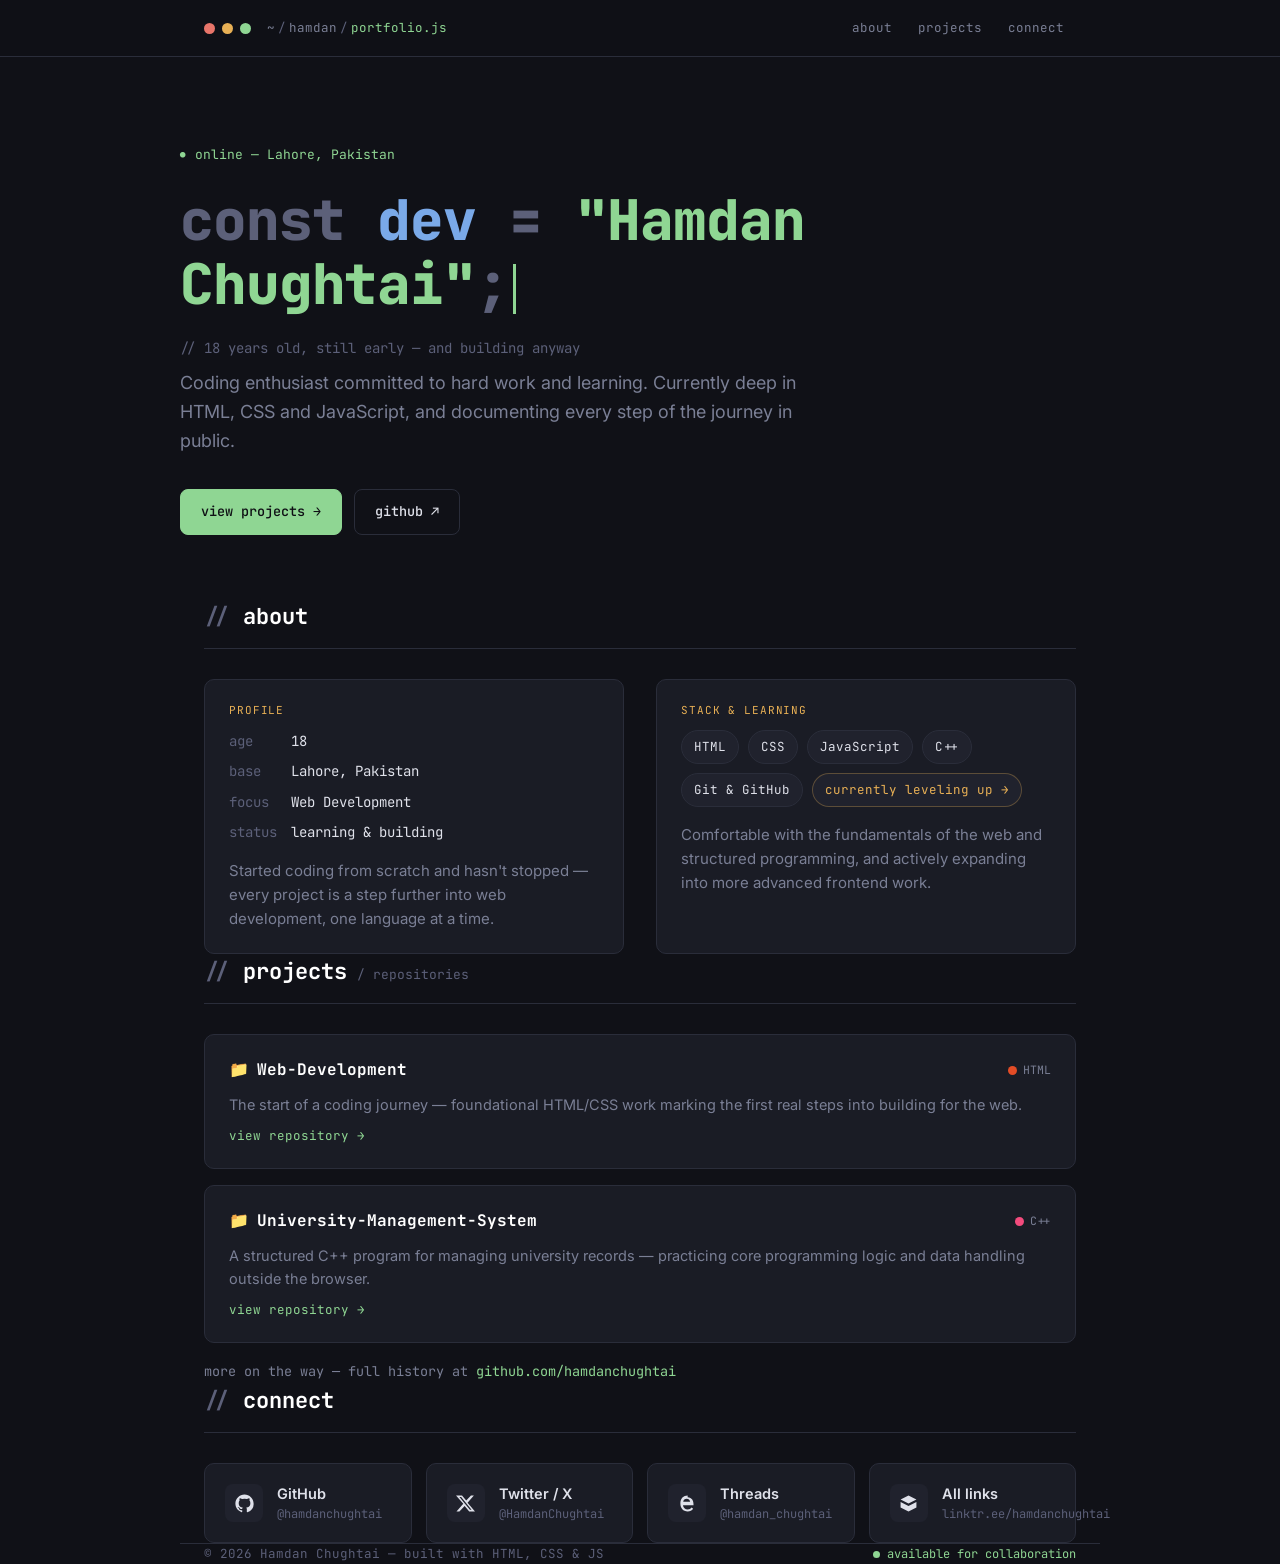
==== index.html @ 741c4f8e "Add files via upload" ====
<!DOCTYPE html>
<html lang="en">
<head>
<meta charset="UTF-8">
<meta name="viewport" content="width=device-width, initial-scale=1.0">
<title>Hamdan Chughtai — Developer</title>
<meta name="description" content="Hamdan Chughtai — 18, Lahore, Pakistan. Coding enthusiast learning web development, building projects, and documenting the journey.">
<link rel="icon" href="data:image/svg+xml,<svg xmlns=%22http://www.w3.org/2000/svg%22 viewBox=%220 0 100 100%22><rect width=%22100%22 height=%22100%22 rx=%2220%22 fill=%22%2314151a%22/><text x=%2250%22 y=%2266%22 font-size=%2255%22 fill=%22%238fd693%22 font-family=%22monospace%22 text-anchor=%22middle%22>&lt;/&gt;</text></svg>">
<link rel="preconnect" href="https://fonts.googleapis.com">
<link rel="preconnect" href="https://fonts.gstatic.com" crossorigin>
<link href="https://fonts.googleapis.com/css2?family=JetBrains+Mono:wght@400;500;600;700;800&family=Inter:wght@400;500;600;700&display=swap" rel="stylesheet">
<style>
  :root{
    --bg:#101117;
    --bg-alt:#14151c;
    --surface:#1a1c25;
    --surface-2:#20222d;
    --border:#2a2d3a;
    --text:#dfe1ea;
    --muted:#7a7f95;
    --comment:#5c6079;
    --accent-green:#8fd693;
    --accent-amber:#e8b055;
    --accent-blue:#7aa9e8;
    --accent-pink:#e88fc0;
    --mono: 'JetBrains Mono', ui-monospace, monospace;
    --sans: 'Inter', system-ui, sans-serif;
  }
  *{box-sizing:border-box; margin:0; padding:0;}
  html{scroll-behavior:smooth;}
  body{
    background:var(--bg);
    color:var(--text);
    font-family:var(--sans);
    line-height:1.6;
    -webkit-font-smoothing:antialiased;
  }
  ::selection{background:var(--accent-green); color:#101117;}

  a{color:inherit; text-decoration:none;}

  /* focus visibility */
  a:focus-visible, button:focus-visible{
    outline:2px solid var(--accent-green);
    outline-offset:3px;
    border-radius:4px;
  }

  .container{
    max-width:920px;
    margin:0 auto;
    padding:0 24px;
  }

  /* ---------- Top chrome bar (mimics editor window) ---------- */
  .titlebar{
    position:sticky;
    top:0;
    z-index:50;
    background:rgba(16,17,23,0.9);
    backdrop-filter:blur(10px);
    border-bottom:1px solid var(--border);
  }
  .titlebar-inner{
    max-width:920px;
    margin:0 auto;
    padding:12px 24px;
    display:flex;
    align-items:center;
    gap:16px;
  }
  .dots{display:flex; gap:7px; flex-shrink:0;}
  .dot{width:11px; height:11px; border-radius:50%;}
  .dot.r{background:#e8756a;}
  .dot.y{background:var(--accent-amber);}
  .dot.g{background:var(--accent-green);}
  .path{
    font-family:var(--mono);
    font-size:12.5px;
    color:var(--muted);
    white-space:nowrap;
    overflow:hidden;
    text-overflow:ellipsis;
  }
  .path .sep{color:var(--comment); margin:0 3px;}
  .path .file{color:var(--accent-green);}
  nav.tabs{
    margin-left:auto;
    display:flex;
    gap:2px;
  }
  nav.tabs a{
    font-family:var(--mono);
    font-size:12.5px;
    color:var(--muted);
    padding:6px 12px;
    border-radius:6px;
    transition:all .15s ease;
  }
  nav.tabs a:hover{color:var(--text); background:var(--surface);}
  @media (max-width:640px){
    nav.tabs{display:none;}
  }

  /* ---------- Hero ---------- */
  .hero{
    padding:88px 0 64px;
  }
  .eyebrow{
    font-family:var(--mono);
    font-size:13px;
    color:var(--accent-green);
    display:flex;
    align-items:center;
    gap:10px;
    margin-bottom:22px;
  }
  .eyebrow::before{
    content:'●';
    font-size:9px;
    color:var(--accent-green);
    animation:pulse 2s ease-in-out infinite;
  }
  @keyframes pulse{
    0%,100%{opacity:1;}
    50%{opacity:.35;}
  }
  h1{
    font-family:var(--mono);
    font-weight:800;
    font-size:clamp(34px, 6vw, 56px);
    line-height:1.15;
    letter-spacing:-0.02em;
    color:#fff;
  }
  h1 .fn{color:var(--accent-blue);}
  h1 .str{color:var(--accent-green);}
  h1 .punc{color:var(--comment);}
  .cursor-blink{
    display:inline-block;
    width:3px;
    height:0.9em;
    background:var(--accent-green);
    margin-left:4px;
    animation:blink 1s step-start infinite;
    vertical-align:middle;
  }
  @keyframes blink{50%{opacity:0;}}

  .tagline{
    margin-top:20px;
    font-size:18px;
    color:var(--muted);
    max-width:56ch;
  }
  .tagline .comment{
    display:block;
    font-family:var(--mono);
    font-size:14px;
    color:var(--comment);
    margin-bottom:10px;
  }

  .hero-actions{
    margin-top:34px;
    display:flex;
    gap:12px;
    flex-wrap:wrap;
  }
  .btn{
    font-family:var(--mono);
    font-size:13.5px;
    font-weight:500;
    padding:11px 20px;
    border-radius:8px;
    border:1px solid var(--border);
    display:inline-flex;
    align-items:center;
    gap:8px;
    transition:transform .15s ease, border-color .15s ease, background .15s ease;
  }
  .btn:hover{transform:translateY(-2px);}
  .btn.primary{
    background:var(--accent-green);
    color:#0e0f14;
    border-color:var(--accent-green);
  }
  .btn.primary:hover{background:#a3e0a6;}
  .btn.ghost{color:var(--text);}
  .btn.ghost:hover{border-color:var(--accent-green); color:var(--accent-green);}

  /* ---------- Section scaffolding ---------- */
  section{padding:60px 0;}
  .section-head{
    display:flex;
    align-items:baseline;
    gap:10px;
    margin-bottom:30px;
    border-bottom:1px solid var(--border);
    padding-bottom:14px;
  }
  .section-head .tag{
    font-family:var(--mono);
    font-size:13px;
    color:var(--comment);
  }
  .section-head h2{
    font-family:var(--mono);
    font-size:22px;
    font-weight:700;
    color:#fff;
  }
  .section-head h2::before{
    content:'// ';
    color:var(--comment);
  }

  /* ---------- About ---------- */
  .about-grid{
    display:grid;
    grid-template-columns:1fr 1fr;
    gap:32px;
  }
  @media (max-width:700px){
    .about-grid{grid-template-columns:1fr;}
  }
  .about-card{
    background:var(--surface);
    border:1px solid var(--border);
    border-radius:10px;
    padding:22px 24px;
  }
  .about-card .label{
    font-family:var(--mono);
    font-size:11px;
    letter-spacing:.08em;
    text-transform:uppercase;
    color:var(--accent-amber);
    margin-bottom:10px;
  }
  .about-card p{color:var(--muted); font-size:15px;}
  .kv{
    font-family:var(--mono);
    font-size:14px;
    display:grid;
    grid-template-columns:auto 1fr;
    gap:8px 14px;
  }
  .kv dt{color:var(--comment);}
  .kv dd{color:var(--text);}

  .skills-list{
    display:flex;
    flex-wrap:wrap;
    gap:9px;
    margin-top:6px;
  }
  .skill-pill{
    font-family:var(--mono);
    font-size:12.5px;
    padding:6px 12px;
    border-radius:20px;
    background:var(--surface-2);
    border:1px solid var(--border);
    color:var(--text);
  }
  .skill-pill.learning{
    color:var(--accent-amber);
    border-color:rgba(232,176,85,.3);
  }

  /* ---------- Projects ---------- */
  .projects{
    display:flex;
    flex-direction:column;
    gap:16px;
  }
  .project{
    background:var(--surface);
    border:1px solid var(--border);
    border-radius:10px;
    padding:22px 24px;
    display:flex;
    flex-direction:column;
    gap:10px;
    transition:border-color .15s ease, transform .15s ease;
  }
  .project:hover{
    border-color:var(--accent-green);
    transform:translateX(4px);
  }
  .project-top{
    display:flex;
    align-items:center;
    justify-content:space-between;
    gap:12px;
    flex-wrap:wrap;
  }
  .project-name{
    font-family:var(--mono);
    font-size:16px;
    font-weight:700;
    color:#fff;
    display:flex;
    align-items:center;
    gap:8px;
  }
  .project-name .dir{color:var(--accent-blue);}
  .project-lang{
    font-family:var(--mono);
    font-size:11.5px;
    color:var(--muted);
    display:flex;
    align-items:center;
    gap:6px;
  }
  .lang-dot{width:9px; height:9px; border-radius:50%;}
  .project-desc{color:var(--muted); font-size:14.5px;}
  .project-link{
    font-family:var(--mono);
    font-size:12.5px;
    color:var(--accent-green);
    align-self:flex-start;
  }
  .project-link:hover{text-decoration:underline;}

  .more-repos{
    margin-top:18px;
    font-family:var(--mono);
    font-size:13.5px;
    color:var(--muted);
  }
  .more-repos a{color:var(--accent-green);}
  .more-repos a:hover{text-decoration:underline;}

  /* ---------- Connect ---------- */
  .connect-grid{
    display:grid;
    grid-template-columns:repeat(auto-fit, minmax(200px, 1fr));
    gap:14px;
  }
  .connect-card{
    background:var(--surface);
    border:1px solid var(--border);
    border-radius:10px;
    padding:18px 20px;
    display:flex;
    align-items:center;
    gap:14px;
    transition:border-color .15s ease, transform .15s ease;
  }
  .connect-card:hover{
    border-color:var(--accent-green);
    transform:translateY(-3px);
  }
  .connect-icon{
    width:38px;
    height:38px;
    border-radius:8px;
    background:var(--surface-2);
    display:flex;
    align-items:center;
    justify-content:center;
    flex-shrink:0;
  }
  .connect-icon svg{width:19px; height:19px;}
  .connect-meta .name{font-size:14.5px; font-weight:600; color:var(--text);}
  .connect-meta .handle{font-family:var(--mono); font-size:12px; color:var(--comment);}

  /* ---------- Footer ---------- */
  footer{
    border-top:1px solid var(--border);
    padding:32px 0 40px;
    margin-top:20px;
  }
  .footer-inner{
    display:flex;
    justify-content:space-between;
    align-items:center;
    flex-wrap:wrap;
    gap:12px;
  }
  .footer-inner p{
    font-family:var(--mono);
    font-size:12.5px;
    color:var(--comment);
  }
  .status{
    font-family:var(--mono);
    font-size:12px;
    color:var(--accent-green);
    display:flex;
    align-items:center;
    gap:7px;
  }
  .status .dot-live{
    width:7px; height:7px; border-radius:50%;
    background:var(--accent-green);
    animation:pulse 2s ease-in-out infinite;
  }

  @media (prefers-reduced-motion: reduce){
    *{animation-duration:0.01ms !important; animation-iteration-count:1 !important; transition-duration:0.01ms !important;}
    html{scroll-behavior:auto;}
  }
</style>
</head>
<body>

<div class="titlebar">
  <div class="titlebar-inner">
    <div class="dots"><span class="dot r"></span><span class="dot y"></span><span class="dot g"></span></div>
    <div class="path">~<span class="sep">/</span>hamdan<span class="sep">/</span><span class="file">portfolio.js</span></div>
    <nav class="tabs">
      <a href="#about">about</a>
      <a href="#projects">projects</a>
      <a href="#connect">connect</a>
    </nav>
  </div>
</div>

<header class="hero container">
  <p class="eyebrow">online — Lahore, Pakistan</p>
  <h1>
    <span class="punc">const</span> <span class="fn">dev</span> <span class="punc">=</span> <span class="str">"Hamdan Chughtai"</span><span class="punc">;</span><span class="cursor-blink"></span>
  </h1>
  <p class="tagline">
    <span class="comment">// 18 years old, still early — and building anyway</span>
    Coding enthusiast committed to hard work and learning. Currently deep in HTML, CSS and JavaScript, and documenting every step of the journey in public.
  </p>
  <div class="hero-actions">
    <a class="btn primary" href="#projects">view projects →</a>
    <a class="btn ghost" href="https://github.com/hamdanchughtai" target="_blank" rel="noopener">github ↗</a>
  </div>
</header>

<section id="about" class="container">
  <div class="section-head">
    <h2>about</h2>
  </div>
  <div class="about-grid">
    <div class="about-card">
      <div class="label">profile</div>
      <dl class="kv">
        <dt>age</dt><dd>18</dd>
        <dt>base</dt><dd>Lahore, Pakistan</dd>
        <dt>focus</dt><dd>Web Development</dd>
        <dt>status</dt><dd>learning &amp; building</dd>
      </dl>
      <p style="margin-top:16px;">Started coding from scratch and hasn't stopped — every project is a step further into web development, one language at a time.</p>
    </div>
    <div class="about-card">
      <div class="label">stack &amp; learning</div>
      <div class="skills-list">
        <span class="skill-pill">HTML</span>
        <span class="skill-pill">CSS</span>
        <span class="skill-pill">JavaScript</span>
        <span class="skill-pill">C++</span>
        <span class="skill-pill">Git &amp; GitHub</span>
        <span class="skill-pill learning">currently leveling up →</span>
      </div>
      <p style="margin-top:16px;">Comfortable with the fundamentals of the web and structured programming, and actively expanding into more advanced frontend work.</p>
    </div>
  </div>
</section>

<section id="projects" class="container">
  <div class="section-head">
    <h2>projects</h2>
    <span class="tag">/ repositories</span>
  </div>
  <div class="projects">

    <div class="project">
      <div class="project-top">
        <div class="project-name"><span class="dir">📁</span> Web-Development</div>
        <div class="project-lang"><span class="lang-dot" style="background:#e34c26;"></span>HTML</div>
      </div>
      <p class="project-desc">The start of a coding journey — foundational HTML/CSS work marking the first real steps into building for the web.</p>
      <a class="project-link" href="https://github.com/hamdanchughtai/Web-Development" target="_blank" rel="noopener">view repository →</a>
    </div>

    <div class="project">
      <div class="project-top">
        <div class="project-name"><span class="dir">📁</span> University-Management-System</div>
        <div class="project-lang"><span class="lang-dot" style="background:#f34b7d;"></span>C++</div>
      </div>
      <p class="project-desc">A structured C++ program for managing university records — practicing core programming logic and data handling outside the browser.</p>
      <a class="project-link" href="https://github.com/hamdanchughtai/University-Management-System" target="_blank" rel="noopener">view repository →</a>
    </div>

  </div>
  <p class="more-repos">more on the way — full history at <a href="https://github.com/hamdanchughtai?tab=repositories" target="_blank" rel="noopener">github.com/hamdanchughtai</a></p>
</section>

<section id="connect" class="container">
  <div class="section-head">
    <h2>connect</h2>
  </div>
  <div class="connect-grid">

    <a class="connect-card" href="https://github.com/hamdanchughtai" target="_blank" rel="noopener">
      <span class="connect-icon"><svg viewBox="0 0 24 24" fill="#dfe1ea"><path d="M12 .5C5.73.5.5 5.73.5 12c0 5.09 3.29 9.39 7.86 10.91.57.1.79-.25.79-.55 0-.27-.01-1-.02-1.96-3.2.7-3.88-1.54-3.88-1.54-.52-1.34-1.28-1.7-1.28-1.7-1.05-.72.08-.7.08-.7 1.16.08 1.77 1.2 1.77 1.2 1.03 1.77 2.7 1.26 3.36.96.1-.75.4-1.26.73-1.55-2.55-.29-5.23-1.28-5.23-5.69 0-1.26.45-2.29 1.19-3.09-.12-.29-.52-1.46.11-3.05 0 0 .97-.31 3.18 1.18a11 11 0 0 1 5.79 0c2.2-1.49 3.17-1.18 3.17-1.18.64 1.59.24 2.76.12 3.05.74.8 1.19 1.83 1.19 3.09 0 4.42-2.69 5.4-5.25 5.68.42.36.78 1.08.78 2.17 0 1.57-.01 2.83-.01 3.22 0 .3.21.66.79.55A10.52 10.52 0 0 0 23.5 12C23.5 5.73 18.27.5 12 .5Z"/></svg></span>
      <span class="connect-meta"><div class="name">GitHub</div><div class="handle">@hamdanchughtai</div></span>
    </a>

    <a class="connect-card" href="https://twitter.com/HamdanChughtai" target="_blank" rel="noopener">
      <span class="connect-icon"><svg viewBox="0 0 24 24" fill="#dfe1ea"><path d="M18.9 1.9h3.7l-8 9.2 9.5 11h-7.4l-5.8-6.9-6.6 6.9H.6l8.6-9.8L0 1.9h7.6l5.3 6.4Zm-1.3 18h2L6.5 3.9H4.3Z"/></svg></span>
      <span class="connect-meta"><div class="name">Twitter / X</div><div class="handle">@HamdanChughtai</div></span>
    </a>

    <a class="connect-card" href="https://www.threads.net/@hamdan_chughtai" target="_blank" rel="noopener">
      <span class="connect-icon"><svg viewBox="0 0 24 24" fill="#dfe1ea"><path d="M12.2 2C6.9 2 3 5.6 3 12.1c0 6.1 3.6 9.9 9.2 9.9 3.1 0 5.3-1.1 6.9-3.4l-2-1.4c-1.1 1.6-2.6 2.3-4.8 2.3-3.4 0-5.6-2.1-6-5.4h13.3c.3-5.6-2.1-9.6-7.4-9.9Zm-5.7 8.1c.4-2.6 2.1-4 4.5-4 2.3 0 3.9 1.3 4.3 3.6H6.7c.02-.1.03-.2.05-.3Z"/></svg></span>
      <span class="connect-meta"><div class="name">Threads</div><div class="handle">@hamdan_chughtai</div></span>
    </a>

    <a class="connect-card" href="https://linktr.ee/hamdanchughtai" target="_blank" rel="noopener">
      <span class="connect-icon"><svg viewBox="0 0 24 24" fill="#dfe1ea"><path d="M12 2 2 7l10 5 10-5Zm-10 8v7l10 5V15Zm20 0-10 5v7l10-5Z"/></svg></span>
      <span class="connect-meta"><div class="name">All links</div><div class="handle">linktr.ee/hamdanchughtai</div></span>
    </a>

  </div>
</section>

<footer class="container">
  <div class="footer-inner">
    <p>© <span id="year"></span> Hamdan Chughtai — built with HTML, CSS &amp; JS</p>
    <div class="status"><span class="dot-live"></span> available for collaboration</div>
  </div>
</footer>

<script>
  document.getElementById('year').textContent = new Date().getFullYear();
</script>

</body>
</html>
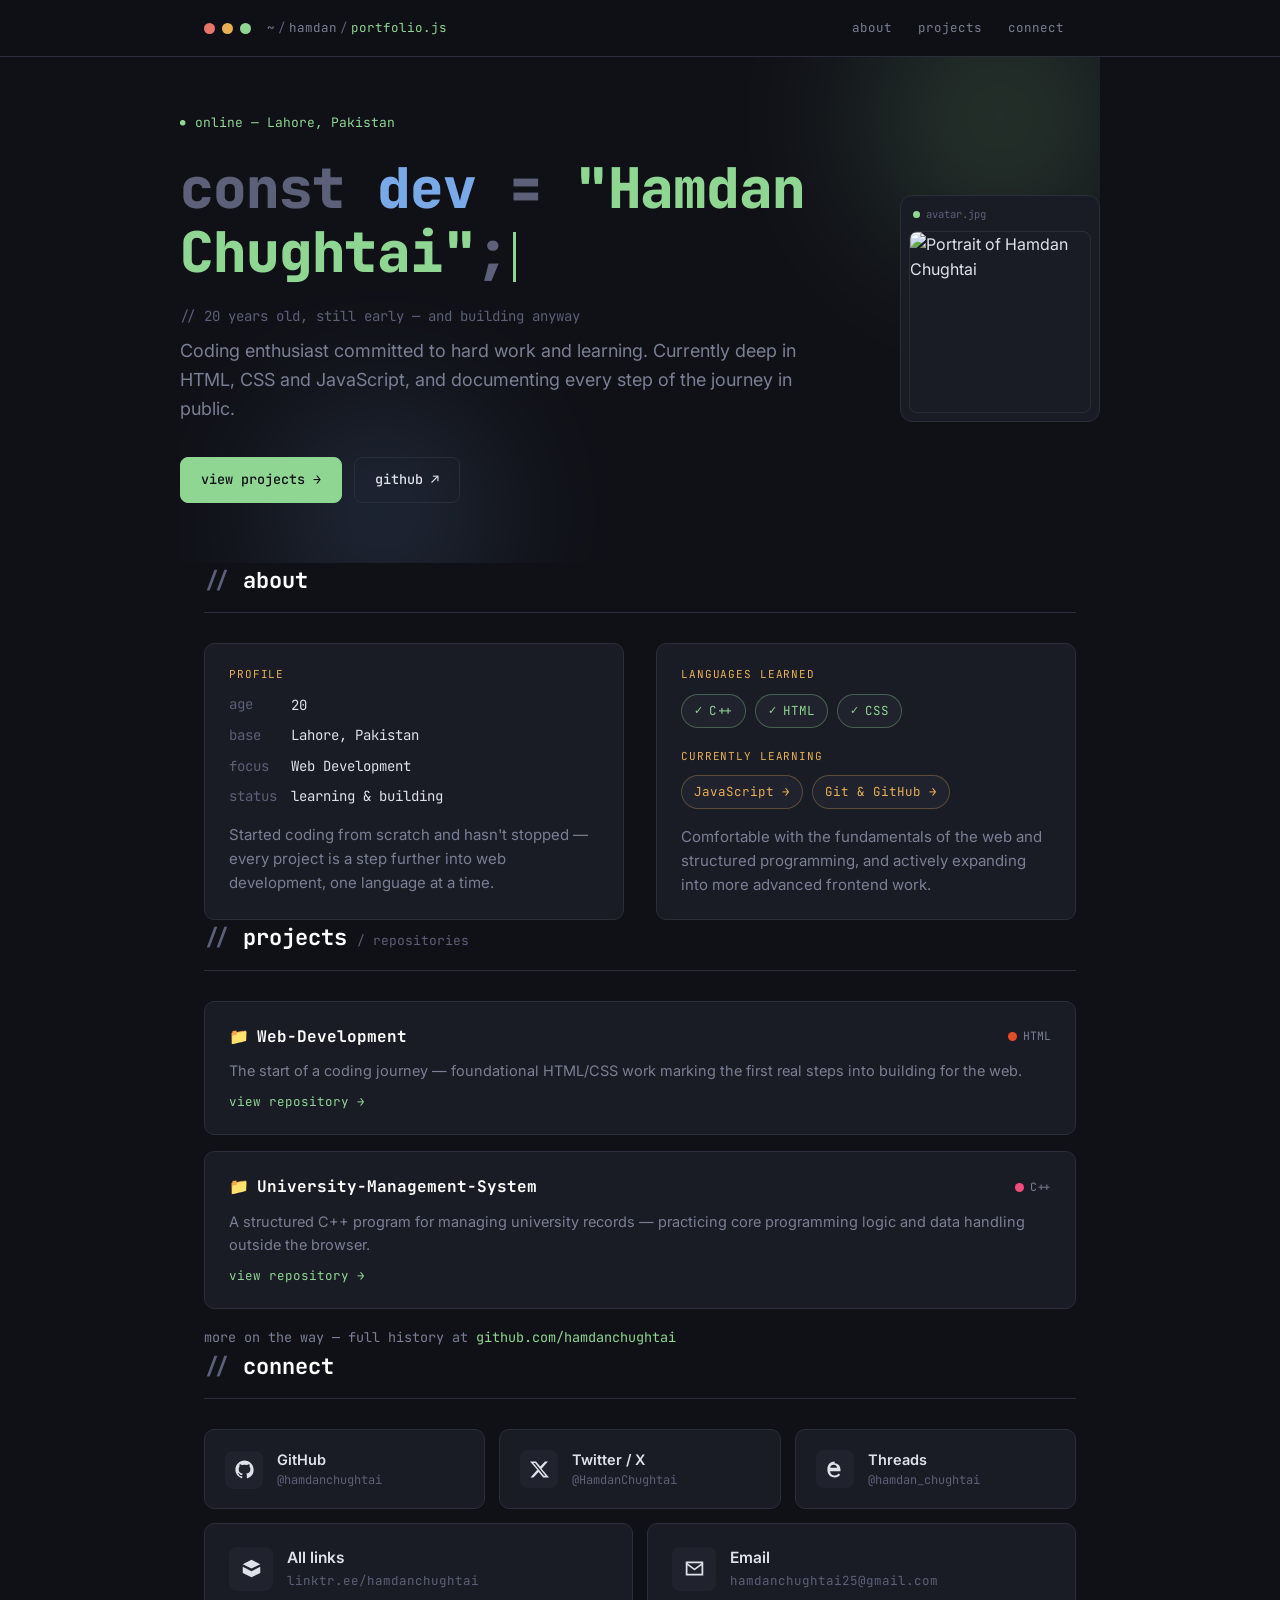
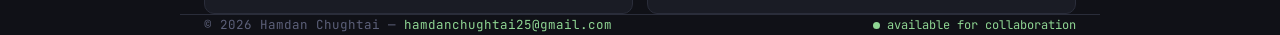
==== commit cb7f8158: "Add files via upload" ====
--- a/index.html
+++ b/index.html
@@ -4,7 +4,7 @@
 <meta charset="UTF-8">
 <meta name="viewport" content="width=device-width, initial-scale=1.0">
 <title>Hamdan Chughtai — Developer</title>
-<meta name="description" content="Hamdan Chughtai — 18, Lahore, Pakistan. Coding enthusiast learning web development, building projects, and documenting the journey.">
+<meta name="description" content="Hamdan Chughtai — 20, Lahore, Pakistan. Coding enthusiast learning web development, building projects, and documenting the journey.">
 <link rel="icon" href="data:image/svg+xml,<svg xmlns=%22http://www.w3.org/2000/svg%22 viewBox=%220 0 100 100%22><rect width=%22100%22 height=%22100%22 rx=%2220%22 fill=%22%2314151a%22/><text x=%2250%22 y=%2266%22 font-size=%2255%22 fill=%22%238fd693%22 font-family=%22monospace%22 text-anchor=%22middle%22>&lt;/&gt;</text></svg>">
 <link rel="preconnect" href="https://fonts.googleapis.com">
 <link rel="preconnect" href="https://fonts.gstatic.com" crossorigin>
@@ -104,8 +104,69 @@
 
   /* ---------- Hero ---------- */
   .hero{
-    padding:88px 0 64px;
-  }
+    padding:56px 0 60px;
+    position:relative;
+    overflow:hidden;
+  }
+  @media (max-width:640px){
+    .hero{padding:40px 0 48px;}
+  }
+  .hero-inner{
+    display:flex;
+    align-items:center;
+    gap:48px;
+    justify-content:space-between;
+  }
+  .hero-text{flex:1; min-width:0;}
+  .hero-photo{
+    flex-shrink:0;
+    width:200px;
+  }
+  .photo-frame{
+    background:var(--surface);
+    border:1px solid var(--border);
+    border-radius:12px;
+    padding:8px;
+    animation:photoIn .7s ease .2s both;
+  }
+  @keyframes photoIn{
+    from{opacity:0; transform:translateY(-10px) scale(.96);}
+    to{opacity:1; transform:translateY(0) scale(1);}
+  }
+  .photo-tab{
+    font-family:var(--mono);
+    font-size:10.5px;
+    color:var(--comment);
+    padding:2px 4px 8px;
+    display:flex;
+    align-items:center;
+    gap:6px;
+  }
+  .photo-tab::before{
+    content:'';
+    width:7px; height:7px;
+    border-radius:50%;
+    background:var(--accent-green);
+  }
+  .photo-frame img{
+    display:block;
+    width:100%;
+    aspect-ratio:1/1;
+    object-fit:cover;
+    border-radius:8px;
+    border:1px solid var(--border);
+    filter:grayscale(15%);
+    transition:filter .3s ease, transform .3s ease;
+  }
+  .photo-frame:hover img{
+    filter:grayscale(0%);
+    transform:scale(1.02);
+  }
+  @media (max-width:700px){
+    .hero-inner{flex-direction:column-reverse; gap:28px; text-align:left;}
+    .hero-photo{width:140px; align-self:flex-start;}
+  }
+
   .eyebrow{
     font-family:var(--mono);
     font-size:13px;
@@ -268,6 +329,34 @@
     color:var(--accent-amber);
     border-color:rgba(232,176,85,.3);
   }
+  .skill-pill.learned{
+    color:var(--accent-green);
+    border-color:rgba(143,214,147,.35);
+    display:inline-flex;
+    align-items:center;
+    gap:6px;
+  }
+  .skill-pill .check{
+    font-size:11px;
+    color:var(--accent-green);
+  }
+  .skill-pill{
+    opacity:0;
+    transform:translateY(8px) scale(.96);
+    animation:pillIn .5s ease forwards;
+  }
+  @keyframes pillIn{
+    to{opacity:1; transform:translateY(0) scale(1);}
+  }
+  .skill-pill:hover{
+    transform:translateY(-2px) scale(1.04) !important;
+    box-shadow:0 6px 16px rgba(0,0,0,.25);
+  }
+  .skills-list .skill-pill:nth-child(1){animation-delay:.05s;}
+  .skills-list .skill-pill:nth-child(2){animation-delay:.15s;}
+  .skills-list .skill-pill:nth-child(3){animation-delay:.25s;}
+  .skills-list .skill-pill:nth-child(4){animation-delay:.35s;}
+  .skills-list .skill-pill:nth-child(5){animation-delay:.45s;}
 
   /* ---------- Projects ---------- */
   .projects{
@@ -364,8 +453,34 @@
     flex-shrink:0;
   }
   .connect-icon svg{width:19px; height:19px;}
+  .connect-meta{min-width:0; flex:1;}
   .connect-meta .name{font-size:14.5px; font-weight:600; color:var(--text);}
-  .connect-meta .handle{font-family:var(--mono); font-size:12px; color:var(--comment);}
+  .connect-meta .handle{
+    font-family:var(--mono);
+    font-size:12px;
+    color:var(--comment);
+    overflow-wrap:break-word;
+    word-break:break-word;
+  }
+
+  .connect-wide{
+    display:grid;
+    grid-template-columns:1fr 1fr;
+    gap:14px;
+    margin-top:14px;
+  }
+  @media (max-width:560px){
+    .connect-wide{grid-template-columns:1fr;}
+  }
+  .connect-card.wide{
+    padding:22px 24px;
+  }
+  .connect-card.wide .connect-icon{
+    width:44px; height:44px;
+  }
+  .connect-card.wide .connect-icon svg{width:21px; height:21px;}
+  .connect-card.wide .name{font-size:15.5px;}
+  .connect-card.wide .handle{font-size:12.5px;}
 
   /* ---------- Footer ---------- */
   footer{
@@ -399,6 +514,112 @@
     animation:pulse 2s ease-in-out infinite;
   }
 
+  /* ---------- Scroll progress bar ---------- */
+  .progress-bar{
+    position:fixed;
+    top:0; left:0;
+    height:2px;
+    width:0%;
+    background:linear-gradient(90deg, var(--accent-green), var(--accent-blue));
+    z-index:100;
+    transition:width .1s ease-out;
+  }
+
+  /* ---------- Ambient glow blobs ---------- */
+  .hero{position:relative; overflow:hidden;}
+  .blob{
+    position:absolute;
+    border-radius:50%;
+    filter:blur(70px);
+    opacity:.16;
+    pointer-events:none;
+    z-index:0;
+  }
+  .blob.b1{
+    width:280px; height:280px;
+    background:var(--accent-green);
+    top:-80px; right:-40px;
+    animation:float1 9s ease-in-out infinite;
+  }
+  .blob.b2{
+    width:220px; height:220px;
+    background:var(--accent-blue);
+    bottom:-60px; left:10%;
+    animation:float2 11s ease-in-out infinite;
+  }
+  @keyframes float1{
+    0%,100%{transform:translate(0,0);}
+    50%{transform:translate(-25px, 30px);}
+  }
+  @keyframes float2{
+    0%,100%{transform:translate(0,0);}
+    50%{transform:translate(20px, -25px);}
+  }
+  .hero-inner{position:relative; z-index:1;}
+
+  /* ---------- Scroll reveal ---------- */
+  .reveal{
+    opacity:0;
+    transform:translateY(24px);
+    transition:opacity .6s ease, transform .6s ease;
+  }
+  .reveal.visible{
+    opacity:1;
+    transform:translateY(0);
+  }
+  .reveal-stagger.visible .project,
+  .reveal-stagger.visible .connect-card,
+  .reveal-stagger.visible .about-card{
+    animation:fadeUp .55s ease both;
+  }
+  .projects .project:nth-child(1){animation-delay:.05s;}
+  .projects .project:nth-child(2){animation-delay:.15s;}
+  .projects .project:nth-child(3){animation-delay:.25s;}
+  .connect-grid .connect-card:nth-child(1){animation-delay:.05s;}
+  .connect-grid .connect-card:nth-child(2){animation-delay:.13s;}
+  .connect-grid .connect-card:nth-child(3){animation-delay:.21s;}
+  .connect-grid .connect-card:nth-child(4){animation-delay:.29s;}
+  .connect-grid .connect-card:nth-child(5){animation-delay:.37s;}
+  .about-grid .about-card:nth-child(1){animation-delay:.05s;}
+  .about-grid .about-card:nth-child(2){animation-delay:.18s;}
+  @keyframes fadeUp{
+    from{opacity:0; transform:translateY(18px);}
+    to{opacity:1; transform:translateY(0);}
+  }
+  .reveal-stagger .project,
+  .reveal-stagger .connect-card,
+  .reveal-stagger .about-card{
+    opacity:0;
+  }
+  .reveal-stagger.visible .project,
+  .reveal-stagger.visible .connect-card,
+  .reveal-stagger.visible .about-card{
+    opacity:1;
+  }
+
+  /* connect icon hover motion */
+  .connect-card:hover .connect-icon{
+    animation:iconPop .4s ease;
+  }
+  @keyframes iconPop{
+    0%{transform:scale(1) rotate(0);}
+    40%{transform:scale(1.15) rotate(-6deg);}
+    100%{transform:scale(1) rotate(0);}
+  }
+
+  /* project hover glow sweep */
+  .project{position:relative; overflow:hidden;}
+  .project::before{
+    content:'';
+    position:absolute;
+    top:0; left:-60%;
+    width:40%; height:100%;
+    background:linear-gradient(120deg, transparent, rgba(143,214,147,.06), transparent);
+    transform:skewX(-20deg);
+    transition:left .6s ease;
+  }
+  .project:hover::before{ left:120%; }
+
   @media (prefers-reduced-motion: reduce){
     *{animation-duration:0.01ms !important; animation-iteration-count:1 !important; transition-duration:0.01ms !important;}
     html{scroll-behavior:auto;}
@@ -407,6 +628,7 @@
 </head>
 <body>
 
+<div class="progress-bar" id="progressBar"></div>
 <div class="titlebar">
   <div class="titlebar-inner">
     <div class="dots"><span class="dot r"></span><span class="dot y"></span><span class="dot g"></span></div>
@@ -420,29 +642,41 @@
 </div>
 
 <header class="hero container">
-  <p class="eyebrow">online — Lahore, Pakistan</p>
-  <h1>
-    <span class="punc">const</span> <span class="fn">dev</span> <span class="punc">=</span> <span class="str">"Hamdan Chughtai"</span><span class="punc">;</span><span class="cursor-blink"></span>
-  </h1>
-  <p class="tagline">
-    <span class="comment">// 18 years old, still early — and building anyway</span>
-    Coding enthusiast committed to hard work and learning. Currently deep in HTML, CSS and JavaScript, and documenting every step of the journey in public.
-  </p>
-  <div class="hero-actions">
-    <a class="btn primary" href="#projects">view projects →</a>
-    <a class="btn ghost" href="https://github.com/hamdanchughtai" target="_blank" rel="noopener">github ↗</a>
+  <div class="blob b1"></div>
+  <div class="blob b2"></div>
+  <div class="hero-inner">
+    <div class="hero-text">
+      <p class="eyebrow">online — Lahore, Pakistan</p>
+      <h1>
+        <span class="punc">const</span> <span class="fn">dev</span> <span class="punc">=</span> <span class="str">"</span><span class="str" id="typedName"></span><span class="str">"</span><span class="punc">;</span><span class="cursor-blink"></span>
+      </h1>
+      <p class="tagline">
+        <span class="comment">// 20 years old, still early — and building anyway</span>
+        Coding enthusiast committed to hard work and learning. Currently deep in HTML, CSS and JavaScript, and documenting every step of the journey in public.
+      </p>
+      <div class="hero-actions">
+        <a class="btn primary" href="#projects">view projects →</a>
+        <a class="btn ghost" href="https://github.com/hamdanchughtai" target="_blank" rel="noopener">github ↗</a>
+      </div>
+    </div>
+    <div class="hero-photo">
+      <div class="photo-frame">
+        <div class="photo-tab">avatar.jpg</div>
+        <img src="avatar.jpg" alt="Portrait of Hamdan Chughtai">
+      </div>
+    </div>
   </div>
 </header>
 
 <section id="about" class="container">
-  <div class="section-head">
+  <div class="section-head reveal">
     <h2>about</h2>
   </div>
-  <div class="about-grid">
+  <div class="about-grid reveal-stagger reveal">
     <div class="about-card">
       <div class="label">profile</div>
       <dl class="kv">
-        <dt>age</dt><dd>18</dd>
+        <dt>age</dt><dd>20</dd>
         <dt>base</dt><dd>Lahore, Pakistan</dd>
         <dt>focus</dt><dd>Web Development</dd>
         <dt>status</dt><dd>learning &amp; building</dd>
@@ -450,14 +684,16 @@
       <p style="margin-top:16px;">Started coding from scratch and hasn't stopped — every project is a step further into web development, one language at a time.</p>
     </div>
     <div class="about-card">
-      <div class="label">stack &amp; learning</div>
+      <div class="label">languages learned</div>
       <div class="skills-list">
-        <span class="skill-pill">HTML</span>
-        <span class="skill-pill">CSS</span>
-        <span class="skill-pill">JavaScript</span>
-        <span class="skill-pill">C++</span>
-        <span class="skill-pill">Git &amp; GitHub</span>
-        <span class="skill-pill learning">currently leveling up →</span>
+        <span class="skill-pill learned"><span class="check">✓</span>C++</span>
+        <span class="skill-pill learned"><span class="check">✓</span>HTML</span>
+        <span class="skill-pill learned"><span class="check">✓</span>CSS</span>
+      </div>
+      <div class="label" style="margin-top:20px;">currently learning</div>
+      <div class="skills-list">
+        <span class="skill-pill learning">JavaScript →</span>
+        <span class="skill-pill learning">Git &amp; GitHub →</span>
       </div>
       <p style="margin-top:16px;">Comfortable with the fundamentals of the web and structured programming, and actively expanding into more advanced frontend work.</p>
     </div>
@@ -465,11 +701,11 @@
 </section>
 
 <section id="projects" class="container">
-  <div class="section-head">
+  <div class="section-head reveal">
     <h2>projects</h2>
     <span class="tag">/ repositories</span>
   </div>
-  <div class="projects">
+  <div class="projects reveal-stagger reveal">
 
     <div class="project">
       <div class="project-top">
@@ -494,10 +730,10 @@
 </section>
 
 <section id="connect" class="container">
-  <div class="section-head">
+  <div class="section-head reveal">
     <h2>connect</h2>
   </div>
-  <div class="connect-grid">
+  <div class="connect-grid reveal-stagger reveal">
 
     <a class="connect-card" href="https://github.com/hamdanchughtai" target="_blank" rel="noopener">
       <span class="connect-icon"><svg viewBox="0 0 24 24" fill="#dfe1ea"><path d="M12 .5C5.73.5.5 5.73.5 12c0 5.09 3.29 9.39 7.86 10.91.57.1.79-.25.79-.55 0-.27-.01-1-.02-1.96-3.2.7-3.88-1.54-3.88-1.54-.52-1.34-1.28-1.7-1.28-1.7-1.05-.72.08-.7.08-.7 1.16.08 1.77 1.2 1.77 1.2 1.03 1.77 2.7 1.26 3.36.96.1-.75.4-1.26.73-1.55-2.55-.29-5.23-1.28-5.23-5.69 0-1.26.45-2.29 1.19-3.09-.12-.29-.52-1.46.11-3.05 0 0 .97-.31 3.18 1.18a11 11 0 0 1 5.79 0c2.2-1.49 3.17-1.18 3.17-1.18.64 1.59.24 2.76.12 3.05.74.8 1.19 1.83 1.19 3.09 0 4.42-2.69 5.4-5.25 5.68.42.36.78 1.08.78 2.17 0 1.57-.01 2.83-.01 3.22 0 .3.21.66.79.55A10.52 10.52 0 0 0 23.5 12C23.5 5.73 18.27.5 12 .5Z"/></svg></span>
@@ -514,23 +750,77 @@
       <span class="connect-meta"><div class="name">Threads</div><div class="handle">@hamdan_chughtai</div></span>
     </a>
 
-    <a class="connect-card" href="https://linktr.ee/hamdanchughtai" target="_blank" rel="noopener">
+  </div>
+
+  <div class="connect-wide reveal-stagger reveal">
+
+    <a class="connect-card wide" href="https://linktr.ee/hamdanchughtai" target="_blank" rel="noopener">
       <span class="connect-icon"><svg viewBox="0 0 24 24" fill="#dfe1ea"><path d="M12 2 2 7l10 5 10-5Zm-10 8v7l10 5V15Zm20 0-10 5v7l10-5Z"/></svg></span>
       <span class="connect-meta"><div class="name">All links</div><div class="handle">linktr.ee/hamdanchughtai</div></span>
     </a>
 
+    <a class="connect-card wide" href="mailto:hamdanchughtai25@gmail.com">
+      <span class="connect-icon"><svg viewBox="0 0 24 24" fill="#dfe1ea"><path d="M2 4h20v16H2V4Zm2 2v.01L12 12l8-5.99V6H4Zm16 12V8.24l-7.4 5.55a1 1 0 0 1-1.2 0L4 8.24V18h16Z"/></svg></span>
+      <span class="connect-meta"><div class="name">Email</div><div class="handle">hamdanchughtai25@gmail.com</div></span>
+    </a>
+
   </div>
 </section>
 
 <footer class="container">
   <div class="footer-inner">
-    <p>© <span id="year"></span> Hamdan Chughtai — built with HTML, CSS &amp; JS</p>
+    <p>© <span id="year"></span> Hamdan Chughtai — <a href="mailto:hamdanchughtai25@gmail.com" style="color:var(--accent-green);">hamdanchughtai25@gmail.com</a></p>
     <div class="status"><span class="dot-live"></span> available for collaboration</div>
   </div>
 </footer>
 
 <script>
   document.getElementById('year').textContent = new Date().getFullYear();
+
+  var reduceMotion = window.matchMedia('(prefers-reduced-motion: reduce)').matches;
+
+  // Scroll progress bar
+  var progressBar = document.getElementById('progressBar');
+  function updateProgress(){
+    var h = document.documentElement;
+    var scrolled = h.scrollTop;
+    var max = h.scrollHeight - h.clientHeight;
+    progressBar.style.width = (max > 0 ? (scrolled / max) * 100 : 0) + '%';
+  }
+  document.addEventListener('scroll', updateProgress, { passive: true });
+  updateProgress();
+
+  // Typewriter effect for hero name
+  var typedEl = document.getElementById('typedName');
+  var fullName = 'Hamdan Chughtai';
+  if (reduceMotion) {
+    typedEl.textContent = fullName;
+  } else {
+    var i = 0;
+    (function typeChar(){
+      if (i <= fullName.length) {
+        typedEl.textContent = fullName.slice(0, i);
+        i++;
+        setTimeout(typeChar, 65);
+      }
+    })();
+  }
+
+  // Scroll-reveal via IntersectionObserver
+  var revealEls = document.querySelectorAll('.reveal');
+  if ('IntersectionObserver' in window && !reduceMotion) {
+    var io = new IntersectionObserver(function(entries){
+      entries.forEach(function(entry){
+        if (entry.isIntersecting) {
+          entry.target.classList.add('visible');
+          io.unobserve(entry.target);
+        }
+      });
+    }, { threshold: 0.15, rootMargin: '0px 0px -40px 0px' });
+    revealEls.forEach(function(el){ io.observe(el); });
+  } else {
+    revealEls.forEach(function(el){ el.classList.add('visible'); });
+  }
 </script>
 
 </body>
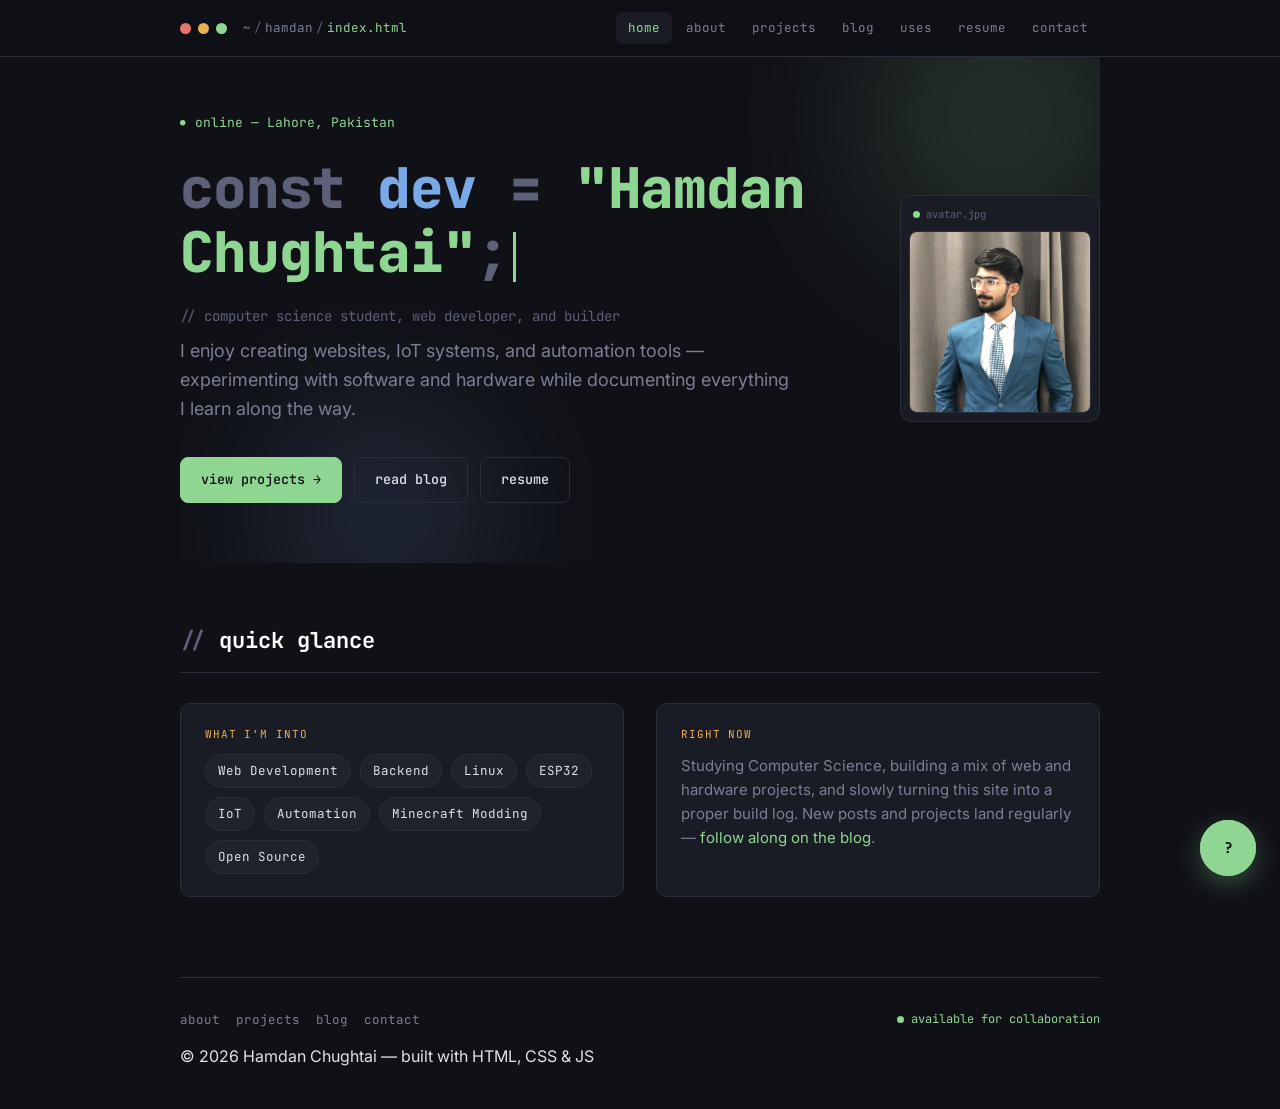
==== commit 6599f1ce: "Add files via upload" ====
--- a/index.html
+++ b/index.html
@@ -4,627 +4,12 @@
 <meta charset="UTF-8">
 <meta name="viewport" content="width=device-width, initial-scale=1.0">
 <title>Hamdan Chughtai — Developer</title>
-<meta name="description" content="Hamdan Chughtai — 20, Lahore, Pakistan. Coding enthusiast learning web development, building projects, and documenting the journey.">
+<meta name="description" content="Hamdan Chughtai — 20, Lahore, Pakistan. Computer Science student, web developer, and builder.">
 <link rel="icon" href="data:image/svg+xml,<svg xmlns=%22http://www.w3.org/2000/svg%22 viewBox=%220 0 100 100%22><rect width=%22100%22 height=%22100%22 rx=%2220%22 fill=%22%2314151a%22/><text x=%2250%22 y=%2266%22 font-size=%2255%22 fill=%22%238fd693%22 font-family=%22monospace%22 text-anchor=%22middle%22>&lt;/&gt;</text></svg>">
 <link rel="preconnect" href="https://fonts.googleapis.com">
 <link rel="preconnect" href="https://fonts.gstatic.com" crossorigin>
 <link href="https://fonts.googleapis.com/css2?family=JetBrains+Mono:wght@400;500;600;700;800&family=Inter:wght@400;500;600;700&display=swap" rel="stylesheet">
-<style>
-  :root{
-    --bg:#101117;
-    --bg-alt:#14151c;
-    --surface:#1a1c25;
-    --surface-2:#20222d;
-    --border:#2a2d3a;
-    --text:#dfe1ea;
-    --muted:#7a7f95;
-    --comment:#5c6079;
-    --accent-green:#8fd693;
-    --accent-amber:#e8b055;
-    --accent-blue:#7aa9e8;
-    --accent-pink:#e88fc0;
-    --mono: 'JetBrains Mono', ui-monospace, monospace;
-    --sans: 'Inter', system-ui, sans-serif;
-  }
-  *{box-sizing:border-box; margin:0; padding:0;}
-  html{scroll-behavior:smooth;}
-  body{
-    background:var(--bg);
-    color:var(--text);
-    font-family:var(--sans);
-    line-height:1.6;
-    -webkit-font-smoothing:antialiased;
-  }
-  ::selection{background:var(--accent-green); color:#101117;}
-
-  a{color:inherit; text-decoration:none;}
-
-  /* focus visibility */
-  a:focus-visible, button:focus-visible{
-    outline:2px solid var(--accent-green);
-    outline-offset:3px;
-    border-radius:4px;
-  }
-
-  .container{
-    max-width:920px;
-    margin:0 auto;
-    padding:0 24px;
-  }
-
-  /* ---------- Top chrome bar (mimics editor window) ---------- */
-  .titlebar{
-    position:sticky;
-    top:0;
-    z-index:50;
-    background:rgba(16,17,23,0.9);
-    backdrop-filter:blur(10px);
-    border-bottom:1px solid var(--border);
-  }
-  .titlebar-inner{
-    max-width:920px;
-    margin:0 auto;
-    padding:12px 24px;
-    display:flex;
-    align-items:center;
-    gap:16px;
-  }
-  .dots{display:flex; gap:7px; flex-shrink:0;}
-  .dot{width:11px; height:11px; border-radius:50%;}
-  .dot.r{background:#e8756a;}
-  .dot.y{background:var(--accent-amber);}
-  .dot.g{background:var(--accent-green);}
-  .path{
-    font-family:var(--mono);
-    font-size:12.5px;
-    color:var(--muted);
-    white-space:nowrap;
-    overflow:hidden;
-    text-overflow:ellipsis;
-  }
-  .path .sep{color:var(--comment); margin:0 3px;}
-  .path .file{color:var(--accent-green);}
-  nav.tabs{
-    margin-left:auto;
-    display:flex;
-    gap:2px;
-  }
-  nav.tabs a{
-    font-family:var(--mono);
-    font-size:12.5px;
-    color:var(--muted);
-    padding:6px 12px;
-    border-radius:6px;
-    transition:all .15s ease;
-  }
-  nav.tabs a:hover{color:var(--text); background:var(--surface);}
-  @media (max-width:640px){
-    nav.tabs{display:none;}
-  }
-
-  /* ---------- Hero ---------- */
-  .hero{
-    padding:56px 0 60px;
-    position:relative;
-    overflow:hidden;
-  }
-  @media (max-width:640px){
-    .hero{padding:40px 0 48px;}
-  }
-  .hero-inner{
-    display:flex;
-    align-items:center;
-    gap:48px;
-    justify-content:space-between;
-  }
-  .hero-text{flex:1; min-width:0;}
-  .hero-photo{
-    flex-shrink:0;
-    width:200px;
-  }
-  .photo-frame{
-    background:var(--surface);
-    border:1px solid var(--border);
-    border-radius:12px;
-    padding:8px;
-    animation:photoIn .7s ease .2s both;
-  }
-  @keyframes photoIn{
-    from{opacity:0; transform:translateY(-10px) scale(.96);}
-    to{opacity:1; transform:translateY(0) scale(1);}
-  }
-  .photo-tab{
-    font-family:var(--mono);
-    font-size:10.5px;
-    color:var(--comment);
-    padding:2px 4px 8px;
-    display:flex;
-    align-items:center;
-    gap:6px;
-  }
-  .photo-tab::before{
-    content:'';
-    width:7px; height:7px;
-    border-radius:50%;
-    background:var(--accent-green);
-  }
-  .photo-frame img{
-    display:block;
-    width:100%;
-    aspect-ratio:1/1;
-    object-fit:cover;
-    border-radius:8px;
-    border:1px solid var(--border);
-    filter:grayscale(15%);
-    transition:filter .3s ease, transform .3s ease;
-  }
-  .photo-frame:hover img{
-    filter:grayscale(0%);
-    transform:scale(1.02);
-  }
-  @media (max-width:700px){
-    .hero-inner{flex-direction:column-reverse; gap:28px; text-align:left;}
-    .hero-photo{width:140px; align-self:flex-start;}
-  }
-
-  .eyebrow{
-    font-family:var(--mono);
-    font-size:13px;
-    color:var(--accent-green);
-    display:flex;
-    align-items:center;
-    gap:10px;
-    margin-bottom:22px;
-  }
-  .eyebrow::before{
-    content:'●';
-    font-size:9px;
-    color:var(--accent-green);
-    animation:pulse 2s ease-in-out infinite;
-  }
-  @keyframes pulse{
-    0%,100%{opacity:1;}
-    50%{opacity:.35;}
-  }
-  h1{
-    font-family:var(--mono);
-    font-weight:800;
-    font-size:clamp(34px, 6vw, 56px);
-    line-height:1.15;
-    letter-spacing:-0.02em;
-    color:#fff;
-  }
-  h1 .fn{color:var(--accent-blue);}
-  h1 .str{color:var(--accent-green);}
-  h1 .punc{color:var(--comment);}
-  .cursor-blink{
-    display:inline-block;
-    width:3px;
-    height:0.9em;
-    background:var(--accent-green);
-    margin-left:4px;
-    animation:blink 1s step-start infinite;
-    vertical-align:middle;
-  }
-  @keyframes blink{50%{opacity:0;}}
-
-  .tagline{
-    margin-top:20px;
-    font-size:18px;
-    color:var(--muted);
-    max-width:56ch;
-  }
-  .tagline .comment{
-    display:block;
-    font-family:var(--mono);
-    font-size:14px;
-    color:var(--comment);
-    margin-bottom:10px;
-  }
-
-  .hero-actions{
-    margin-top:34px;
-    display:flex;
-    gap:12px;
-    flex-wrap:wrap;
-  }
-  .btn{
-    font-family:var(--mono);
-    font-size:13.5px;
-    font-weight:500;
-    padding:11px 20px;
-    border-radius:8px;
-    border:1px solid var(--border);
-    display:inline-flex;
-    align-items:center;
-    gap:8px;
-    transition:transform .15s ease, border-color .15s ease, background .15s ease;
-  }
-  .btn:hover{transform:translateY(-2px);}
-  .btn.primary{
-    background:var(--accent-green);
-    color:#0e0f14;
-    border-color:var(--accent-green);
-  }
-  .btn.primary:hover{background:#a3e0a6;}
-  .btn.ghost{color:var(--text);}
-  .btn.ghost:hover{border-color:var(--accent-green); color:var(--accent-green);}
-
-  /* ---------- Section scaffolding ---------- */
-  section{padding:60px 0;}
-  .section-head{
-    display:flex;
-    align-items:baseline;
-    gap:10px;
-    margin-bottom:30px;
-    border-bottom:1px solid var(--border);
-    padding-bottom:14px;
-  }
-  .section-head .tag{
-    font-family:var(--mono);
-    font-size:13px;
-    color:var(--comment);
-  }
-  .section-head h2{
-    font-family:var(--mono);
-    font-size:22px;
-    font-weight:700;
-    color:#fff;
-  }
-  .section-head h2::before{
-    content:'// ';
-    color:var(--comment);
-  }
-
-  /* ---------- About ---------- */
-  .about-grid{
-    display:grid;
-    grid-template-columns:1fr 1fr;
-    gap:32px;
-  }
-  @media (max-width:700px){
-    .about-grid{grid-template-columns:1fr;}
-  }
-  .about-card{
-    background:var(--surface);
-    border:1px solid var(--border);
-    border-radius:10px;
-    padding:22px 24px;
-  }
-  .about-card .label{
-    font-family:var(--mono);
-    font-size:11px;
-    letter-spacing:.08em;
-    text-transform:uppercase;
-    color:var(--accent-amber);
-    margin-bottom:10px;
-  }
-  .about-card p{color:var(--muted); font-size:15px;}
-  .kv{
-    font-family:var(--mono);
-    font-size:14px;
-    display:grid;
-    grid-template-columns:auto 1fr;
-    gap:8px 14px;
-  }
-  .kv dt{color:var(--comment);}
-  .kv dd{color:var(--text);}
-
-  .skills-list{
-    display:flex;
-    flex-wrap:wrap;
-    gap:9px;
-    margin-top:6px;
-  }
-  .skill-pill{
-    font-family:var(--mono);
-    font-size:12.5px;
-    padding:6px 12px;
-    border-radius:20px;
-    background:var(--surface-2);
-    border:1px solid var(--border);
-    color:var(--text);
-  }
-  .skill-pill.learning{
-    color:var(--accent-amber);
-    border-color:rgba(232,176,85,.3);
-  }
-  .skill-pill.learned{
-    color:var(--accent-green);
-    border-color:rgba(143,214,147,.35);
-    display:inline-flex;
-    align-items:center;
-    gap:6px;
-  }
-  .skill-pill .check{
-    font-size:11px;
-    color:var(--accent-green);
-  }
-  .skill-pill{
-    opacity:0;
-    transform:translateY(8px) scale(.96);
-    animation:pillIn .5s ease forwards;
-  }
-  @keyframes pillIn{
-    to{opacity:1; transform:translateY(0) scale(1);}
-  }
-  .skill-pill:hover{
-    transform:translateY(-2px) scale(1.04) !important;
-    box-shadow:0 6px 16px rgba(0,0,0,.25);
-  }
-  .skills-list .skill-pill:nth-child(1){animation-delay:.05s;}
-  .skills-list .skill-pill:nth-child(2){animation-delay:.15s;}
-  .skills-list .skill-pill:nth-child(3){animation-delay:.25s;}
-  .skills-list .skill-pill:nth-child(4){animation-delay:.35s;}
-  .skills-list .skill-pill:nth-child(5){animation-delay:.45s;}
-
-  /* ---------- Projects ---------- */
-  .projects{
-    display:flex;
-    flex-direction:column;
-    gap:16px;
-  }
-  .project{
-    background:var(--surface);
-    border:1px solid var(--border);
-    border-radius:10px;
-    padding:22px 24px;
-    display:flex;
-    flex-direction:column;
-    gap:10px;
-    transition:border-color .15s ease, transform .15s ease;
-  }
-  .project:hover{
-    border-color:var(--accent-green);
-    transform:translateX(4px);
-  }
-  .project-top{
-    display:flex;
-    align-items:center;
-    justify-content:space-between;
-    gap:12px;
-    flex-wrap:wrap;
-  }
-  .project-name{
-    font-family:var(--mono);
-    font-size:16px;
-    font-weight:700;
-    color:#fff;
-    display:flex;
-    align-items:center;
-    gap:8px;
-  }
-  .project-name .dir{color:var(--accent-blue);}
-  .project-lang{
-    font-family:var(--mono);
-    font-size:11.5px;
-    color:var(--muted);
-    display:flex;
-    align-items:center;
-    gap:6px;
-  }
-  .lang-dot{width:9px; height:9px; border-radius:50%;}
-  .project-desc{color:var(--muted); font-size:14.5px;}
-  .project-link{
-    font-family:var(--mono);
-    font-size:12.5px;
-    color:var(--accent-green);
-    align-self:flex-start;
-  }
-  .project-link:hover{text-decoration:underline;}
-
-  .more-repos{
-    margin-top:18px;
-    font-family:var(--mono);
-    font-size:13.5px;
-    color:var(--muted);
-  }
-  .more-repos a{color:var(--accent-green);}
-  .more-repos a:hover{text-decoration:underline;}
-
-  /* ---------- Connect ---------- */
-  .connect-grid{
-    display:grid;
-    grid-template-columns:repeat(auto-fit, minmax(200px, 1fr));
-    gap:14px;
-  }
-  .connect-card{
-    background:var(--surface);
-    border:1px solid var(--border);
-    border-radius:10px;
-    padding:18px 20px;
-    display:flex;
-    align-items:center;
-    gap:14px;
-    transition:border-color .15s ease, transform .15s ease;
-  }
-  .connect-card:hover{
-    border-color:var(--accent-green);
-    transform:translateY(-3px);
-  }
-  .connect-icon{
-    width:38px;
-    height:38px;
-    border-radius:8px;
-    background:var(--surface-2);
-    display:flex;
-    align-items:center;
-    justify-content:center;
-    flex-shrink:0;
-  }
-  .connect-icon svg{width:19px; height:19px;}
-  .connect-meta{min-width:0; flex:1;}
-  .connect-meta .name{font-size:14.5px; font-weight:600; color:var(--text);}
-  .connect-meta .handle{
-    font-family:var(--mono);
-    font-size:12px;
-    color:var(--comment);
-    overflow-wrap:break-word;
-    word-break:break-word;
-  }
-
-  .connect-wide{
-    display:grid;
-    grid-template-columns:1fr 1fr;
-    gap:14px;
-    margin-top:14px;
-  }
-  @media (max-width:560px){
-    .connect-wide{grid-template-columns:1fr;}
-  }
-  .connect-card.wide{
-    padding:22px 24px;
-  }
-  .connect-card.wide .connect-icon{
-    width:44px; height:44px;
-  }
-  .connect-card.wide .connect-icon svg{width:21px; height:21px;}
-  .connect-card.wide .name{font-size:15.5px;}
-  .connect-card.wide .handle{font-size:12.5px;}
-
-  /* ---------- Footer ---------- */
-  footer{
-    border-top:1px solid var(--border);
-    padding:32px 0 40px;
-    margin-top:20px;
-  }
-  .footer-inner{
-    display:flex;
-    justify-content:space-between;
-    align-items:center;
-    flex-wrap:wrap;
-    gap:12px;
-  }
-  .footer-inner p{
-    font-family:var(--mono);
-    font-size:12.5px;
-    color:var(--comment);
-  }
-  .status{
-    font-family:var(--mono);
-    font-size:12px;
-    color:var(--accent-green);
-    display:flex;
-    align-items:center;
-    gap:7px;
-  }
-  .status .dot-live{
-    width:7px; height:7px; border-radius:50%;
-    background:var(--accent-green);
-    animation:pulse 2s ease-in-out infinite;
-  }
-
-  /* ---------- Scroll progress bar ---------- */
-  .progress-bar{
-    position:fixed;
-    top:0; left:0;
-    height:2px;
-    width:0%;
-    background:linear-gradient(90deg, var(--accent-green), var(--accent-blue));
-    z-index:100;
-    transition:width .1s ease-out;
-  }
-
-  /* ---------- Ambient glow blobs ---------- */
-  .hero{position:relative; overflow:hidden;}
-  .blob{
-    position:absolute;
-    border-radius:50%;
-    filter:blur(70px);
-    opacity:.16;
-    pointer-events:none;
-    z-index:0;
-  }
-  .blob.b1{
-    width:280px; height:280px;
-    background:var(--accent-green);
-    top:-80px; right:-40px;
-    animation:float1 9s ease-in-out infinite;
-  }
-  .blob.b2{
-    width:220px; height:220px;
-    background:var(--accent-blue);
-    bottom:-60px; left:10%;
-    animation:float2 11s ease-in-out infinite;
-  }
-  @keyframes float1{
-    0%,100%{transform:translate(0,0);}
-    50%{transform:translate(-25px, 30px);}
-  }
-  @keyframes float2{
-    0%,100%{transform:translate(0,0);}
-    50%{transform:translate(20px, -25px);}
-  }
-  .hero-inner{position:relative; z-index:1;}
-
-  /* ---------- Scroll reveal ---------- */
-  .reveal{
-    opacity:0;
-    transform:translateY(24px);
-    transition:opacity .6s ease, transform .6s ease;
-  }
-  .reveal.visible{
-    opacity:1;
-    transform:translateY(0);
-  }
-  .reveal-stagger.visible .project,
-  .reveal-stagger.visible .connect-card,
-  .reveal-stagger.visible .about-card{
-    animation:fadeUp .55s ease both;
-  }
-  .projects .project:nth-child(1){animation-delay:.05s;}
-  .projects .project:nth-child(2){animation-delay:.15s;}
-  .projects .project:nth-child(3){animation-delay:.25s;}
-  .connect-grid .connect-card:nth-child(1){animation-delay:.05s;}
-  .connect-grid .connect-card:nth-child(2){animation-delay:.13s;}
-  .connect-grid .connect-card:nth-child(3){animation-delay:.21s;}
-  .connect-grid .connect-card:nth-child(4){animation-delay:.29s;}
-  .connect-grid .connect-card:nth-child(5){animation-delay:.37s;}
-  .about-grid .about-card:nth-child(1){animation-delay:.05s;}
-  .about-grid .about-card:nth-child(2){animation-delay:.18s;}
-  @keyframes fadeUp{
-    from{opacity:0; transform:translateY(18px);}
-    to{opacity:1; transform:translateY(0);}
-  }
-  .reveal-stagger .project,
-  .reveal-stagger .connect-card,
-  .reveal-stagger .about-card{
-    opacity:0;
-  }
-  .reveal-stagger.visible .project,
-  .reveal-stagger.visible .connect-card,
-  .reveal-stagger.visible .about-card{
-    opacity:1;
-  }
-
-  /* connect icon hover motion */
-  .connect-card:hover .connect-icon{
-    animation:iconPop .4s ease;
-  }
-  @keyframes iconPop{
-    0%{transform:scale(1) rotate(0);}
-    40%{transform:scale(1.15) rotate(-6deg);}
-    100%{transform:scale(1) rotate(0);}
-  }
-
-  /* project hover glow sweep */
-  .project{position:relative; overflow:hidden;}
-  .project::before{
-    content:'';
-    position:absolute;
-    top:0; left:-60%;
-    width:40%; height:100%;
-    background:linear-gradient(120deg, transparent, rgba(143,214,147,.06), transparent);
-    transform:skewX(-20deg);
-    transition:left .6s ease;
-  }
-  .project:hover::before{ left:120%; }
-
-  @media (prefers-reduced-motion: reduce){
-    *{animation-duration:0.01ms !important; animation-iteration-count:1 !important; transition-duration:0.01ms !important;}
-    html{scroll-behavior:auto;}
-  }
-</style>
+<link rel="stylesheet" href="styles.css">
 </head>
 <body>
 
@@ -632,11 +17,16 @@
 <div class="titlebar">
   <div class="titlebar-inner">
     <div class="dots"><span class="dot r"></span><span class="dot y"></span><span class="dot g"></span></div>
-    <div class="path">~<span class="sep">/</span>hamdan<span class="sep">/</span><span class="file">portfolio.js</span></div>
-    <nav class="tabs">
-      <a href="#about">about</a>
-      <a href="#projects">projects</a>
-      <a href="#connect">connect</a>
+    <div class="path">~<span class="sep">/</span>hamdan<span class="sep">/</span><span class="file">index.html</span></div>
+    <button class="nav-toggle" id="navToggle" aria-label="Toggle menu">☰</button>
+    <nav class="tabs" id="navTabs">
+      <a href="index.html" class="active">home</a>
+      <a href="about.html">about</a>
+      <a href="projects.html">projects</a>
+      <a href="blog.html">blog</a>
+      <a href="uses.html">uses</a>
+      <a href="resume.html">resume</a>
+      <a href="contact.html">contact</a>
     </nav>
   </div>
 </div>
@@ -651,12 +41,13 @@
         <span class="punc">const</span> <span class="fn">dev</span> <span class="punc">=</span> <span class="str">"</span><span class="str" id="typedName"></span><span class="str">"</span><span class="punc">;</span><span class="cursor-blink"></span>
       </h1>
       <p class="tagline">
-        <span class="comment">// 20 years old, still early — and building anyway</span>
-        Coding enthusiast committed to hard work and learning. Currently deep in HTML, CSS and JavaScript, and documenting every step of the journey in public.
+        <span class="comment">// computer science student, web developer, and builder</span>
+        I enjoy creating websites, IoT systems, and automation tools — experimenting with software and hardware while documenting everything I learn along the way.
       </p>
       <div class="hero-actions">
-        <a class="btn primary" href="#projects">view projects →</a>
-        <a class="btn ghost" href="https://github.com/hamdanchughtai" target="_blank" rel="noopener">github ↗</a>
+        <a class="btn primary" href="projects.html">view projects →</a>
+        <a class="btn ghost" href="blog.html">read blog</a>
+        <a class="btn ghost" href="resume.html">resume</a>
       </div>
     </div>
     <div class="hero-photo">
@@ -668,160 +59,69 @@
   </div>
 </header>
 
-<section id="about" class="container">
+<section class="container">
   <div class="section-head reveal">
-    <h2>about</h2>
+    <h2>quick glance</h2>
   </div>
   <div class="about-grid reveal-stagger reveal">
     <div class="about-card">
-      <div class="label">profile</div>
-      <dl class="kv">
-        <dt>age</dt><dd>20</dd>
-        <dt>base</dt><dd>Lahore, Pakistan</dd>
-        <dt>focus</dt><dd>Web Development</dd>
-        <dt>status</dt><dd>learning &amp; building</dd>
-      </dl>
-      <p style="margin-top:16px;">Started coding from scratch and hasn't stopped — every project is a step further into web development, one language at a time.</p>
+      <div class="label">what I'm into</div>
+      <div class="skills-list">
+        <span class="skill-pill">Web Development</span>
+        <span class="skill-pill">Backend</span>
+        <span class="skill-pill">Linux</span>
+        <span class="skill-pill">ESP32</span>
+        <span class="skill-pill">IoT</span>
+        <span class="skill-pill">Automation</span>
+        <span class="skill-pill">Minecraft Modding</span>
+        <span class="skill-pill">Open Source</span>
+      </div>
     </div>
     <div class="about-card">
-      <div class="label">languages learned</div>
-      <div class="skills-list">
-        <span class="skill-pill learned"><span class="check">✓</span>C++</span>
-        <span class="skill-pill learned"><span class="check">✓</span>HTML</span>
-        <span class="skill-pill learned"><span class="check">✓</span>CSS</span>
-      </div>
-      <div class="label" style="margin-top:20px;">currently learning</div>
-      <div class="skills-list">
-        <span class="skill-pill learning">JavaScript →</span>
-        <span class="skill-pill learning">Git &amp; GitHub →</span>
-      </div>
-      <p style="margin-top:16px;">Comfortable with the fundamentals of the web and structured programming, and actively expanding into more advanced frontend work.</p>
+      <div class="label">right now</div>
+      <p>Studying Computer Science, building a mix of web and hardware projects, and slowly turning this site into a proper build log. New posts and projects land regularly — <a href="blog.html" style="color:var(--accent-green);">follow along on the blog</a>.</p>
     </div>
-  </div>
-</section>
-
-<section id="projects" class="container">
-  <div class="section-head reveal">
-    <h2>projects</h2>
-    <span class="tag">/ repositories</span>
-  </div>
-  <div class="projects reveal-stagger reveal">
-
-    <div class="project">
-      <div class="project-top">
-        <div class="project-name"><span class="dir">📁</span> Web-Development</div>
-        <div class="project-lang"><span class="lang-dot" style="background:#e34c26;"></span>HTML</div>
-      </div>
-      <p class="project-desc">The start of a coding journey — foundational HTML/CSS work marking the first real steps into building for the web.</p>
-      <a class="project-link" href="https://github.com/hamdanchughtai/Web-Development" target="_blank" rel="noopener">view repository →</a>
-    </div>
-
-    <div class="project">
-      <div class="project-top">
-        <div class="project-name"><span class="dir">📁</span> University-Management-System</div>
-        <div class="project-lang"><span class="lang-dot" style="background:#f34b7d;"></span>C++</div>
-      </div>
-      <p class="project-desc">A structured C++ program for managing university records — practicing core programming logic and data handling outside the browser.</p>
-      <a class="project-link" href="https://github.com/hamdanchughtai/University-Management-System" target="_blank" rel="noopener">view repository →</a>
-    </div>
-
-  </div>
-  <p class="more-repos">more on the way — full history at <a href="https://github.com/hamdanchughtai?tab=repositories" target="_blank" rel="noopener">github.com/hamdanchughtai</a></p>
-</section>
-
-<section id="connect" class="container">
-  <div class="section-head reveal">
-    <h2>connect</h2>
-  </div>
-  <div class="connect-grid reveal-stagger reveal">
-
-    <a class="connect-card" href="https://github.com/hamdanchughtai" target="_blank" rel="noopener">
-      <span class="connect-icon"><svg viewBox="0 0 24 24" fill="#dfe1ea"><path d="M12 .5C5.73.5.5 5.73.5 12c0 5.09 3.29 9.39 7.86 10.91.57.1.79-.25.79-.55 0-.27-.01-1-.02-1.96-3.2.7-3.88-1.54-3.88-1.54-.52-1.34-1.28-1.7-1.28-1.7-1.05-.72.08-.7.08-.7 1.16.08 1.77 1.2 1.77 1.2 1.03 1.77 2.7 1.26 3.36.96.1-.75.4-1.26.73-1.55-2.55-.29-5.23-1.28-5.23-5.69 0-1.26.45-2.29 1.19-3.09-.12-.29-.52-1.46.11-3.05 0 0 .97-.31 3.18 1.18a11 11 0 0 1 5.79 0c2.2-1.49 3.17-1.18 3.17-1.18.64 1.59.24 2.76.12 3.05.74.8 1.19 1.83 1.19 3.09 0 4.42-2.69 5.4-5.25 5.68.42.36.78 1.08.78 2.17 0 1.57-.01 2.83-.01 3.22 0 .3.21.66.79.55A10.52 10.52 0 0 0 23.5 12C23.5 5.73 18.27.5 12 .5Z"/></svg></span>
-      <span class="connect-meta"><div class="name">GitHub</div><div class="handle">@hamdanchughtai</div></span>
-    </a>
-
-    <a class="connect-card" href="https://twitter.com/HamdanChughtai" target="_blank" rel="noopener">
-      <span class="connect-icon"><svg viewBox="0 0 24 24" fill="#dfe1ea"><path d="M18.9 1.9h3.7l-8 9.2 9.5 11h-7.4l-5.8-6.9-6.6 6.9H.6l8.6-9.8L0 1.9h7.6l5.3 6.4Zm-1.3 18h2L6.5 3.9H4.3Z"/></svg></span>
-      <span class="connect-meta"><div class="name">Twitter / X</div><div class="handle">@HamdanChughtai</div></span>
-    </a>
-
-    <a class="connect-card" href="https://www.threads.net/@hamdan_chughtai" target="_blank" rel="noopener">
-      <span class="connect-icon"><svg viewBox="0 0 24 24" fill="#dfe1ea"><path d="M12.2 2C6.9 2 3 5.6 3 12.1c0 6.1 3.6 9.9 9.2 9.9 3.1 0 5.3-1.1 6.9-3.4l-2-1.4c-1.1 1.6-2.6 2.3-4.8 2.3-3.4 0-5.6-2.1-6-5.4h13.3c.3-5.6-2.1-9.6-7.4-9.9Zm-5.7 8.1c.4-2.6 2.1-4 4.5-4 2.3 0 3.9 1.3 4.3 3.6H6.7c.02-.1.03-.2.05-.3Z"/></svg></span>
-      <span class="connect-meta"><div class="name">Threads</div><div class="handle">@hamdan_chughtai</div></span>
-    </a>
-
-  </div>
-
-  <div class="connect-wide reveal-stagger reveal">
-
-    <a class="connect-card wide" href="https://linktr.ee/hamdanchughtai" target="_blank" rel="noopener">
-      <span class="connect-icon"><svg viewBox="0 0 24 24" fill="#dfe1ea"><path d="M12 2 2 7l10 5 10-5Zm-10 8v7l10 5V15Zm20 0-10 5v7l10-5Z"/></svg></span>
-      <span class="connect-meta"><div class="name">All links</div><div class="handle">linktr.ee/hamdanchughtai</div></span>
-    </a>
-
-    <a class="connect-card wide" href="mailto:hamdanchughtai25@gmail.com">
-      <span class="connect-icon"><svg viewBox="0 0 24 24" fill="#dfe1ea"><path d="M2 4h20v16H2V4Zm2 2v.01L12 12l8-5.99V6H4Zm16 12V8.24l-7.4 5.55a1 1 0 0 1-1.2 0L4 8.24V18h16Z"/></svg></span>
-      <span class="connect-meta"><div class="name">Email</div><div class="handle">hamdanchughtai25@gmail.com</div></span>
-    </a>
-
   </div>
 </section>
 
 <footer class="container">
   <div class="footer-inner">
-    <p>© <span id="year"></span> Hamdan Chughtai — <a href="mailto:hamdanchughtai25@gmail.com" style="color:var(--accent-green);">hamdanchughtai25@gmail.com</a></p>
+    <div class="f-links">
+      <a href="about.html">about</a>
+      <a href="projects.html">projects</a>
+      <a href="blog.html">blog</a>
+      <a href="contact.html">contact</a>
+    </div>
     <div class="status"><span class="dot-live"></span> available for collaboration</div>
   </div>
+  <p style="margin-top:14px;">© <span id="year"></span> Hamdan Chughtai — built with HTML, CSS &amp; JS</p>
 </footer>
 
-<script>
-  document.getElementById('year').textContent = new Date().getFullYear();
+<button class="chat-fab" id="chatToggle" aria-label="Ask about Hamdan" aria-expanded="false">
+  <span class="pulse-ring"></span>
+  <span aria-hidden="true">?</span>
+</button>
+<div class="chat-panel" id="chatPanel" role="dialog" aria-label="Ask about Hamdan">
+  <div class="chat-header">
+    <div class="dots"><span class="dot r"></span><span class="dot y"></span><span class="dot g"></span></div>
+    <div class="title">~/<span class="file">ask-hamdan</span></div>
+    <button class="chat-close" id="chatClose" aria-label="Close chat">✕</button>
+  </div>
+  <div class="chat-messages" id="chatMessages">
+    <div class="chat-msg bot"><span class="prompt-mark">$</span>Hey, I'm a quick assistant trained on Hamdan's info. Ask me about his age, skills, projects, or how to reach him.</div>
+  </div>
+  <div class="chat-suggestions" id="chatSuggestions">
+    <span class="chat-chip" data-q="What languages does he know?">languages?</span>
+    <span class="chat-chip" data-q="What projects has he built?">projects?</span>
+    <span class="chat-chip" data-q="How can I contact him?">contact?</span>
+    <span class="chat-chip" data-q="How old is he and where is he from?">who is he?</span>
+  </div>
+  <div class="chat-input-row">
+    <input type="text" id="chatInput" placeholder="Ask something..." autocomplete="off">
+    <button class="chat-send" id="chatSend">send</button>
+  </div>
+</div>
 
-  var reduceMotion = window.matchMedia('(prefers-reduced-motion: reduce)').matches;
-
-  // Scroll progress bar
-  var progressBar = document.getElementById('progressBar');
-  function updateProgress(){
-    var h = document.documentElement;
-    var scrolled = h.scrollTop;
-    var max = h.scrollHeight - h.clientHeight;
-    progressBar.style.width = (max > 0 ? (scrolled / max) * 100 : 0) + '%';
-  }
-  document.addEventListener('scroll', updateProgress, { passive: true });
-  updateProgress();
-
-  // Typewriter effect for hero name
-  var typedEl = document.getElementById('typedName');
-  var fullName = 'Hamdan Chughtai';
-  if (reduceMotion) {
-    typedEl.textContent = fullName;
-  } else {
-    var i = 0;
-    (function typeChar(){
-      if (i <= fullName.length) {
-        typedEl.textContent = fullName.slice(0, i);
-        i++;
-        setTimeout(typeChar, 65);
-      }
-    })();
-  }
-
-  // Scroll-reveal via IntersectionObserver
-  var revealEls = document.querySelectorAll('.reveal');
-  if ('IntersectionObserver' in window && !reduceMotion) {
-    var io = new IntersectionObserver(function(entries){
-      entries.forEach(function(entry){
-        if (entry.isIntersecting) {
-          entry.target.classList.add('visible');
-          io.unobserve(entry.target);
-        }
-      });
-    }, { threshold: 0.15, rootMargin: '0px 0px -40px 0px' });
-    revealEls.forEach(function(el){ io.observe(el); });
-  } else {
-    revealEls.forEach(function(el){ el.classList.add('visible'); });
-  }
-</script>
-
+<script src="script.js"></script>
 </body>
 </html>
--- a/styles.css
+++ b/styles.css
@@ -0,0 +1,500 @@
+:root{
+  --bg:#101117;
+  --bg-alt:#14151c;
+  --surface:#1a1c25;
+  --surface-2:#20222d;
+  --border:#2a2d3a;
+  --text:#dfe1ea;
+  --muted:#7a7f95;
+  --comment:#5c6079;
+  --accent-green:#8fd693;
+  --accent-amber:#e8b055;
+  --accent-blue:#7aa9e8;
+  --accent-pink:#e88fc0;
+  --mono: 'JetBrains Mono', ui-monospace, monospace;
+  --sans: 'Inter', system-ui, sans-serif;
+}
+*{box-sizing:border-box; margin:0; padding:0;}
+html{scroll-behavior:smooth;}
+body{
+  background:var(--bg);
+  color:var(--text);
+  font-family:var(--sans);
+  line-height:1.6;
+  -webkit-font-smoothing:antialiased;
+}
+::selection{background:var(--accent-green); color:#101117;}
+a{color:inherit; text-decoration:none;}
+img{max-width:100%;}
+a:focus-visible, button:focus-visible, input:focus-visible{
+  outline:2px solid var(--accent-green);
+  outline-offset:3px;
+  border-radius:4px;
+}
+.container{
+  width:min(920px, 100% - 48px);
+  margin-inline:auto;
+}
+.container-wide{
+  width:min(1100px, 100% - 48px);
+  margin-inline:auto;
+}
+@media (max-width:768px){
+  .container, .container-wide{width:min(100%, calc(100% - 32px));}
+}
+
+/* ---------- Top chrome bar ---------- */
+.titlebar{
+  position:sticky;
+  top:0;
+  z-index:80;
+  background:rgba(16,17,23,0.9);
+  backdrop-filter:blur(10px);
+  border-bottom:1px solid var(--border);
+}
+.titlebar-inner{
+  width:min(920px, 100% - 48px);
+  margin-inline:auto;
+  padding:12px 0;
+  display:flex;
+  align-items:center;
+  gap:16px;
+}
+@media (max-width:768px){ .titlebar-inner{width:min(100%, calc(100% - 32px));} }
+.dots{display:flex; gap:7px; flex-shrink:0;}
+.dot{width:11px; height:11px; border-radius:50%;}
+.dot.r{background:#e8756a;}
+.dot.y{background:var(--accent-amber);}
+.dot.g{background:var(--accent-green);}
+.path{
+  font-family:var(--mono);
+  font-size:12.5px;
+  color:var(--muted);
+  white-space:nowrap;
+  overflow:hidden;
+  text-overflow:ellipsis;
+}
+.path .sep{color:var(--comment); margin:0 3px;}
+.path .file{color:var(--accent-green);}
+
+nav.tabs{
+  margin-left:auto;
+  display:flex;
+  gap:2px;
+}
+nav.tabs a{
+  font-family:var(--mono);
+  font-size:12.5px;
+  color:var(--muted);
+  padding:6px 12px;
+  border-radius:6px;
+  transition:all .15s ease;
+}
+nav.tabs a:hover{color:var(--text); background:var(--surface);}
+nav.tabs a.active{color:var(--accent-green); background:var(--surface);}
+.nav-toggle{
+  display:none;
+  margin-left:auto;
+  background:none;
+  border:none;
+  color:var(--text);
+  font-size:19px;
+  line-height:1;
+  cursor:pointer;
+  padding:4px 6px;
+}
+@media (max-width:680px){
+  .nav-toggle{display:block;}
+  nav.tabs{
+    display:none;
+    position:fixed;
+    top:47px; left:0; right:0;
+    background:var(--bg-alt);
+    border-bottom:1px solid var(--border);
+    flex-direction:column;
+    padding:10px min(24px, 5vw);
+    gap:2px;
+    z-index:70;
+  }
+  nav.tabs.open{display:flex;}
+  nav.tabs a{padding:10px 12px;}
+}
+
+/* ---------- Hero (home only) ---------- */
+.hero{padding:56px 0 60px; position:relative; overflow:hidden;}
+@media (max-width:640px){ .hero{padding:40px 0 48px;} }
+.hero-inner{display:flex; align-items:center; gap:48px; justify-content:space-between; position:relative; z-index:1;}
+.hero-text{flex:1; min-width:0;}
+.hero-photo{flex-shrink:0; width:200px;}
+.photo-frame{
+  background:var(--surface);
+  border:1px solid var(--border);
+  border-radius:12px;
+  padding:8px;
+  animation:photoIn .7s ease .2s both;
+}
+@keyframes photoIn{ from{opacity:0; transform:translateY(-10px) scale(.96);} to{opacity:1; transform:translateY(0) scale(1);} }
+.photo-tab{
+  font-family:var(--mono); font-size:10.5px; color:var(--comment);
+  padding:2px 4px 8px; display:flex; align-items:center; gap:6px;
+}
+.photo-tab::before{content:''; width:7px; height:7px; border-radius:50%; background:var(--accent-green);}
+.photo-frame img{
+  display:block; width:100%; aspect-ratio:1/1; object-fit:cover;
+  border-radius:8px; border:1px solid var(--border);
+  filter:grayscale(15%); transition:filter .3s ease, transform .3s ease;
+}
+.photo-frame:hover img{filter:grayscale(0%); transform:scale(1.02);}
+@media (max-width:700px){
+  .hero-inner{flex-direction:column-reverse; gap:28px; text-align:left;}
+  .hero-photo{width:140px; align-self:flex-start;}
+}
+
+.eyebrow{
+  font-family:var(--mono); font-size:13px; color:var(--accent-green);
+  display:flex; align-items:center; gap:10px; margin-bottom:22px;
+}
+.eyebrow::before{content:'●'; font-size:9px; color:var(--accent-green); animation:pulse 2s ease-in-out infinite;}
+@keyframes pulse{ 0%,100%{opacity:1;} 50%{opacity:.35;} }
+
+h1{
+  font-family:var(--mono); font-weight:800;
+  font-size:clamp(34px, 6vw, 56px); line-height:1.15;
+  letter-spacing:-0.02em; color:#fff;
+}
+h1 .fn{color:var(--accent-blue);}
+h1 .str{color:var(--accent-green);}
+h1 .punc{color:var(--comment);}
+.cursor-blink{
+  display:inline-block; width:3px; height:0.9em;
+  background:var(--accent-green); margin-left:4px;
+  animation:blink 1s step-start infinite; vertical-align:middle;
+}
+@keyframes blink{50%{opacity:0;}}
+
+.tagline{margin-top:20px; font-size:18px; color:var(--muted); max-width:56ch;}
+.tagline .comment{display:block; font-family:var(--mono); font-size:14px; color:var(--comment); margin-bottom:10px;}
+
+.hero-actions{margin-top:34px; display:flex; gap:12px; flex-wrap:wrap;}
+.btn{
+  font-family:var(--mono); font-size:13.5px; font-weight:500;
+  padding:11px 20px; border-radius:8px; border:1px solid var(--border);
+  display:inline-flex; align-items:center; gap:8px;
+  transition:transform .15s ease, border-color .15s ease, background .15s ease;
+  cursor:pointer; background:none; color:var(--text);
+}
+.btn:hover{transform:translateY(-2px);}
+.btn.primary{background:var(--accent-green); color:#0e0f14; border-color:var(--accent-green);}
+.btn.primary:hover{background:#a3e0a6;}
+.btn.ghost:hover{border-color:var(--accent-green); color:var(--accent-green);}
+
+/* ---------- Page header (inner pages) ---------- */
+.page-header{padding:44px 0 8px;}
+.page-header .page-title{
+  font-family:var(--mono); font-weight:800; color:#fff;
+  font-size:clamp(28px, 5vw, 42px); letter-spacing:-.02em;
+}
+.page-header .page-title .str{color:var(--accent-green);}
+.page-header .page-sub{margin-top:14px; color:var(--muted); font-size:16px; max-width:62ch;}
+
+/* ---------- Section scaffolding ---------- */
+section{padding:60px 0;}
+.section-head{
+  display:flex; align-items:baseline; gap:10px; margin-bottom:30px;
+  border-bottom:1px solid var(--border); padding-bottom:14px;
+}
+.section-head .tag{font-family:var(--mono); font-size:13px; color:var(--comment);}
+.section-head h2{font-family:var(--mono); font-size:22px; font-weight:700; color:#fff;}
+.section-head h2::before{content:'// '; color:var(--comment);}
+
+/* ---------- About cards ---------- */
+.about-grid{display:grid; grid-template-columns:1fr 1fr; gap:32px;}
+@media (max-width:700px){ .about-grid{grid-template-columns:1fr;} }
+.about-card{
+  background:var(--surface); border:1px solid var(--border);
+  border-radius:10px; padding:22px 24px;
+}
+.about-card .label{
+  font-family:var(--mono); font-size:11px; letter-spacing:.08em;
+  text-transform:uppercase; color:var(--accent-amber); margin-bottom:10px;
+}
+.about-card p{color:var(--muted); font-size:15px;}
+.kv{font-family:var(--mono); font-size:14px; display:grid; grid-template-columns:auto 1fr; gap:8px 14px;}
+.kv dt{color:var(--comment);}
+.kv dd{color:var(--text);}
+
+.skills-list{display:flex; flex-wrap:wrap; gap:9px; margin-top:6px;}
+.skill-pill{
+  font-family:var(--mono); font-size:12.5px; padding:6px 12px; border-radius:20px;
+  background:var(--surface-2); border:1px solid var(--border); color:var(--text);
+  opacity:0; transform:translateY(8px) scale(.96); animation:pillIn .5s ease forwards;
+}
+@keyframes pillIn{ to{opacity:1; transform:translateY(0) scale(1);} }
+.skill-pill:hover{transform:translateY(-2px) scale(1.04) !important; box-shadow:0 6px 16px rgba(0,0,0,.25);}
+.skill-pill.learning{color:var(--accent-amber); border-color:rgba(232,176,85,.3);}
+.skill-pill.learned{color:var(--accent-green); border-color:rgba(143,214,147,.35); display:inline-flex; align-items:center; gap:6px;}
+.skill-pill .check{font-size:11px; color:var(--accent-green);}
+.skills-list .skill-pill:nth-child(1){animation-delay:.05s;}
+.skills-list .skill-pill:nth-child(2){animation-delay:.12s;}
+.skills-list .skill-pill:nth-child(3){animation-delay:.19s;}
+.skills-list .skill-pill:nth-child(4){animation-delay:.26s;}
+.skills-list .skill-pill:nth-child(5){animation-delay:.33s;}
+.skills-list .skill-pill:nth-child(6){animation-delay:.40s;}
+.skills-list .skill-pill:nth-child(7){animation-delay:.47s;}
+.skills-list .skill-pill:nth-child(8){animation-delay:.54s;}
+.skills-list .skill-pill:nth-child(9){animation-delay:.61s;}
+.skills-list .skill-pill:nth-child(10){animation-delay:.68s;}
+
+.placeholder-note{
+  font-family:var(--mono); font-size:12px; color:var(--accent-amber);
+  background:rgba(232,176,85,.08); border:1px dashed rgba(232,176,85,.35);
+  border-radius:8px; padding:8px 12px; margin-top:14px;
+}
+
+/* ---------- Timeline (About page) ---------- */
+.timeline{margin-top:8px; display:flex; flex-direction:column;}
+.timeline-item{
+  display:grid; grid-template-columns:70px 20px 1fr; gap:0;
+  position:relative;
+}
+.timeline-item .t-year{font-family:var(--mono); font-size:12.5px; color:var(--comment); padding-top:2px;}
+.timeline-item .t-line{display:flex; flex-direction:column; align-items:center;}
+.timeline-item .t-dot{width:9px; height:9px; border-radius:50%; background:var(--accent-green); margin-top:6px; flex-shrink:0;}
+.timeline-item .t-bar{flex:1; width:1px; background:var(--border); margin-top:4px;}
+.timeline-item:last-child .t-bar{display:none;}
+.timeline-item .t-content{padding-bottom:26px;}
+.timeline-item .t-title{font-size:15px; font-weight:600; color:var(--text);}
+.timeline-item .t-desc{font-size:13.5px; color:var(--muted); margin-top:3px;}
+
+/* ---------- Projects ---------- */
+.category-nav{display:flex; gap:10px; flex-wrap:wrap; margin-bottom:36px;}
+.category-nav a{
+  font-family:var(--mono); font-size:12.5px; color:var(--muted);
+  padding:8px 14px; border-radius:20px; border:1px solid var(--border);
+  transition:border-color .15s ease, color .15s ease;
+}
+.category-nav a:hover{border-color:var(--accent-green); color:var(--accent-green);}
+
+.projects{display:flex; flex-direction:column; gap:16px;}
+.project{
+  background:var(--surface); border:1px solid var(--border); border-radius:10px;
+  padding:22px 24px; display:flex; flex-direction:column; gap:10px;
+  transition:border-color .15s ease, transform .15s ease;
+  position:relative; overflow:hidden;
+}
+.project::before{
+  content:''; position:absolute; top:0; left:-60%; width:40%; height:100%;
+  background:linear-gradient(120deg, transparent, rgba(143,214,147,.06), transparent);
+  transform:skewX(-20deg); transition:left .6s ease;
+}
+.project:hover::before{left:120%;}
+.project:hover{border-color:var(--accent-green); transform:translateX(4px);}
+.project-top{display:flex; align-items:center; justify-content:space-between; gap:12px; flex-wrap:wrap;}
+.project-name{font-family:var(--mono); font-size:16px; font-weight:700; color:#fff; display:flex; align-items:center; gap:8px;}
+.project-name .dir{color:var(--accent-blue);}
+.project-lang{font-family:var(--mono); font-size:11.5px; color:var(--muted); display:flex; align-items:center; gap:6px;}
+.lang-dot{width:9px; height:9px; border-radius:50%;}
+.project-desc{color:var(--muted); font-size:14.5px;}
+.project-tags{display:flex; gap:6px; flex-wrap:wrap;}
+.project-tag{font-family:var(--mono); font-size:10.5px; color:var(--comment); background:var(--surface-2); border:1px solid var(--border); padding:3px 9px; border-radius:20px;}
+.project-links{display:flex; gap:16px; flex-wrap:wrap; margin-top:2px;}
+.project-link{font-family:var(--mono); font-size:12.5px; color:var(--accent-green);}
+.project-link:hover{text-decoration:underline;}
+.project-link.disabled{color:var(--comment); pointer-events:none;}
+
+.more-repos{margin-top:18px; font-family:var(--mono); font-size:13.5px; color:var(--muted);}
+.more-repos a{color:var(--accent-green);}
+.more-repos a:hover{text-decoration:underline;}
+
+/* ---------- Blog ---------- */
+.blog-list{display:flex; flex-direction:column; gap:14px;}
+.blog-card{
+  background:var(--surface); border:1px solid var(--border); border-radius:10px;
+  padding:22px 24px; transition:border-color .15s ease, transform .15s ease;
+  display:flex; flex-direction:column; gap:8px;
+}
+.blog-card:hover{border-color:var(--accent-green); transform:translateX(4px);}
+.blog-meta{font-family:var(--mono); font-size:11.5px; color:var(--comment); display:flex; gap:10px; flex-wrap:wrap; align-items:center;}
+.blog-meta .badge{color:var(--accent-amber);}
+.blog-title{font-size:17px; font-weight:700; color:#fff;}
+.blog-excerpt{color:var(--muted); font-size:14.5px;}
+.blog-tags{display:flex; gap:6px; flex-wrap:wrap; margin-top:2px;}
+.blog-tag{font-family:var(--mono); font-size:10.5px; color:var(--accent-blue); background:rgba(122,169,232,.08); border:1px solid rgba(122,169,232,.25); padding:3px 9px; border-radius:20px;}
+
+.empty-state{
+  border:1px dashed var(--border); border-radius:10px; padding:40px 24px;
+  text-align:center; color:var(--muted); font-size:14.5px;
+}
+.empty-state .big{font-family:var(--mono); font-size:15px; color:var(--text); margin-bottom:8px;}
+
+/* ---------- Uses page ---------- */
+.uses-grid{display:grid; grid-template-columns:1fr 1fr; gap:28px;}
+@media (max-width:700px){ .uses-grid{grid-template-columns:1fr;} }
+.uses-group .label{
+  font-family:var(--mono); font-size:11px; letter-spacing:.08em; text-transform:uppercase;
+  color:var(--accent-amber); margin-bottom:12px;
+}
+.uses-list{list-style:none; display:flex; flex-direction:column; gap:2px;}
+.uses-list li{
+  font-size:14.5px; color:var(--text); padding:10px 0; border-bottom:1px solid var(--border);
+  display:flex; justify-content:space-between; gap:12px;
+}
+.uses-list li .u-note{color:var(--comment); font-family:var(--mono); font-size:12.5px; text-align:right;}
+
+/* ---------- Resume ---------- */
+.resume-box{
+  background:var(--surface); border:1px solid var(--border); border-radius:10px;
+  padding:36px 28px; text-align:center;
+}
+.resume-box .icon{font-size:34px; margin-bottom:14px;}
+.resume-box h3{font-family:var(--mono); color:#fff; font-size:18px; margin-bottom:8px;}
+.resume-box p{color:var(--muted); font-size:14.5px; max-width:48ch; margin:0 auto 20px;}
+
+/* ---------- Contact ---------- */
+.connect-grid{display:grid; grid-template-columns:repeat(auto-fit, minmax(200px, 1fr)); gap:14px;}
+.connect-card{
+  background:var(--surface); border:1px solid var(--border); border-radius:10px;
+  padding:18px 20px; display:flex; align-items:center; gap:14px;
+  transition:border-color .15s ease, transform .15s ease;
+}
+.connect-card:hover{border-color:var(--accent-green); transform:translateY(-3px);}
+.connect-card:hover .connect-icon{animation:iconPop .4s ease;}
+@keyframes iconPop{ 0%{transform:scale(1) rotate(0);} 40%{transform:scale(1.15) rotate(-6deg);} 100%{transform:scale(1) rotate(0);} }
+.connect-icon{
+  width:38px; height:38px; border-radius:8px; background:var(--surface-2);
+  display:flex; align-items:center; justify-content:center; flex-shrink:0;
+}
+.connect-icon svg{width:19px; height:19px;}
+.connect-meta{min-width:0; flex:1;}
+.connect-meta .name{font-size:14.5px; font-weight:600; color:var(--text);}
+.connect-meta .handle{font-family:var(--mono); font-size:12px; color:var(--comment); overflow-wrap:break-word; word-break:break-word;}
+
+.connect-wide{display:grid; grid-template-columns:1fr 1fr; gap:14px; margin-top:14px;}
+@media (max-width:560px){ .connect-wide{grid-template-columns:1fr;} }
+.connect-card.wide{padding:22px 24px;}
+.connect-card.wide .connect-icon{width:44px; height:44px;}
+.connect-card.wide .connect-icon svg{width:21px; height:21px;}
+.connect-card.wide .name{font-size:15.5px;}
+.connect-card.wide .handle{font-size:12.5px;}
+
+/* ---------- Footer ---------- */
+footer{border-top:1px solid var(--border); padding:32px 0 40px; margin-top:20px;}
+.footer-inner{display:flex; justify-content:space-between; align-items:center; flex-wrap:wrap; gap:12px;}
+.footer-inner .f-links{display:flex; gap:16px; flex-wrap:wrap;}
+.footer-inner .f-links a{font-family:var(--mono); font-size:12.5px; color:var(--muted);}
+.footer-inner .f-links a:hover{color:var(--accent-green);}
+.footer-inner p{font-family:var(--mono); font-size:12.5px; color:var(--comment);}
+.status{font-family:var(--mono); font-size:12px; color:var(--accent-green); display:flex; align-items:center; gap:7px;}
+.status .dot-live{width:7px; height:7px; border-radius:50%; background:var(--accent-green); animation:pulse 2s ease-in-out infinite;}
+
+/* ---------- Scroll progress bar ---------- */
+.progress-bar{
+  position:fixed; top:0; left:0; height:2px; width:0%;
+  background:linear-gradient(90deg, var(--accent-green), var(--accent-blue));
+  z-index:100; transition:width .1s ease-out;
+}
+
+/* ---------- Ambient glow blobs ---------- */
+.blob{position:absolute; border-radius:50%; filter:blur(70px); opacity:.16; pointer-events:none; z-index:0;}
+.blob.b1{width:280px; height:280px; background:var(--accent-green); top:-80px; right:-40px; animation:float1 9s ease-in-out infinite;}
+.blob.b2{width:220px; height:220px; background:var(--accent-blue); bottom:-60px; left:10%; animation:float2 11s ease-in-out infinite;}
+@keyframes float1{ 0%,100%{transform:translate(0,0);} 50%{transform:translate(-25px, 30px);} }
+@keyframes float2{ 0%,100%{transform:translate(0,0);} 50%{transform:translate(20px, -25px);} }
+
+/* ---------- Scroll reveal ---------- */
+.reveal{opacity:0; transform:translateY(24px); transition:opacity .6s ease, transform .6s ease;}
+.reveal.visible{opacity:1; transform:translateY(0);}
+.reveal-stagger .project, .reveal-stagger .connect-card, .reveal-stagger .about-card,
+.reveal-stagger .blog-card, .reveal-stagger .uses-group{opacity:0;}
+.reveal-stagger.visible .project, .reveal-stagger.visible .connect-card, .reveal-stagger.visible .about-card,
+.reveal-stagger.visible .blog-card, .reveal-stagger.visible .uses-group{
+  opacity:1; animation:fadeUp .55s ease both;
+}
+.projects .project:nth-child(1){animation-delay:.05s;}
+.projects .project:nth-child(2){animation-delay:.15s;}
+.projects .project:nth-child(3){animation-delay:.25s;}
+.blog-list .blog-card:nth-child(1){animation-delay:.05s;}
+.blog-list .blog-card:nth-child(2){animation-delay:.15s;}
+.connect-grid .connect-card:nth-child(1){animation-delay:.05s;}
+.connect-grid .connect-card:nth-child(2){animation-delay:.13s;}
+.connect-grid .connect-card:nth-child(3){animation-delay:.21s;}
+.about-grid .about-card:nth-child(1){animation-delay:.05s;}
+.about-grid .about-card:nth-child(2){animation-delay:.18s;}
+.uses-grid .uses-group:nth-child(1){animation-delay:.05s;}
+.uses-grid .uses-group:nth-child(2){animation-delay:.18s;}
+@keyframes fadeUp{ from{opacity:0; transform:translateY(18px);} to{opacity:1; transform:translateY(0);} }
+
+/* ---------- Ask-about-me chat widget ---------- */
+.chat-fab{
+  position:fixed; bottom:24px; right:24px; z-index:200;
+  width:56px; height:56px; border-radius:50%;
+  background:var(--accent-green); color:#0e0f14; border:none; cursor:pointer;
+  font-family:var(--mono); font-weight:700; font-size:15px;
+  display:flex; align-items:center; justify-content:center;
+  box-shadow:0 8px 24px rgba(143,214,147,.3);
+  transition:transform .2s ease, box-shadow .2s ease;
+}
+.chat-fab:hover{transform:translateY(-3px) scale(1.05); box-shadow:0 12px 28px rgba(143,214,147,.4);}
+.chat-fab .pulse-ring{position:absolute; inset:0; border-radius:50%; border:2px solid var(--accent-green); animation:ringPulse 2.4s ease-out infinite;}
+@keyframes ringPulse{ 0%{transform:scale(1); opacity:.6;} 100%{transform:scale(1.6); opacity:0;} }
+
+.chat-panel{
+  position:fixed; bottom:92px; right:24px; z-index:200;
+  width:340px; max-width:calc(100vw - 32px); height:440px; max-height:calc(100vh - 140px);
+  background:var(--surface); border:1px solid var(--border); border-radius:14px;
+  box-shadow:0 20px 60px rgba(0,0,0,.5); display:flex; flex-direction:column; overflow:hidden;
+  opacity:0; transform:translateY(16px) scale(.97); pointer-events:none;
+  transition:opacity .22s ease, transform .22s ease;
+}
+.chat-panel.open{opacity:1; transform:translateY(0) scale(1); pointer-events:auto;}
+.chat-header{
+  padding:12px 16px; border-bottom:1px solid var(--border); display:flex;
+  align-items:center; gap:10px; background:var(--bg-alt); flex-shrink:0;
+}
+.chat-header .dots{gap:6px;}
+.chat-header .dot{width:9px; height:9px;}
+.chat-header .title{font-family:var(--mono); font-size:12.5px; color:var(--muted);}
+.chat-header .title .file{color:var(--accent-green);}
+.chat-close{margin-left:auto; background:none; border:none; color:var(--muted); cursor:pointer; font-size:16px; line-height:1; padding:4px;}
+.chat-close:hover{color:var(--text);}
+.chat-messages{flex:1; overflow-y:auto; padding:16px; display:flex; flex-direction:column; gap:12px;}
+.chat-msg{max-width:85%; font-size:13.5px; line-height:1.55; padding:10px 13px; border-radius:10px; animation:msgIn .25s ease;}
+@keyframes msgIn{ from{opacity:0; transform:translateY(6px);} to{opacity:1; transform:translateY(0);} }
+.chat-msg.bot{align-self:flex-start; background:var(--surface-2); border:1px solid var(--border); color:var(--text); border-bottom-left-radius:3px;}
+.chat-msg.user{align-self:flex-end; background:var(--accent-green); color:#0e0f14; border-bottom-right-radius:3px; font-weight:500;}
+.chat-msg.bot .prompt-mark{font-family:var(--mono); color:var(--accent-green); margin-right:4px;}
+.typing-dots{align-self:flex-start; display:flex; gap:4px; padding:12px 13px; background:var(--surface-2); border:1px solid var(--border); border-radius:10px; border-bottom-left-radius:3px;}
+.typing-dots span{width:6px; height:6px; border-radius:50%; background:var(--comment); animation:typingBounce 1.1s ease-in-out infinite;}
+.typing-dots span:nth-child(2){animation-delay:.15s;}
+.typing-dots span:nth-child(3){animation-delay:.3s;}
+@keyframes typingBounce{ 0%,60%,100%{transform:translateY(0); opacity:.4;} 30%{transform:translateY(-4px); opacity:1;} }
+.chat-suggestions{display:flex; flex-wrap:wrap; gap:6px; padding:0 16px 12px; flex-shrink:0;}
+.chat-chip{
+  font-family:var(--mono); font-size:11px; padding:5px 10px; border-radius:20px;
+  background:var(--surface-2); border:1px solid var(--border); color:var(--muted);
+  cursor:pointer; transition:border-color .15s ease, color .15s ease;
+}
+.chat-chip:hover{border-color:var(--accent-green); color:var(--accent-green);}
+.chat-input-row{display:flex; gap:8px; padding:12px; border-top:1px solid var(--border); flex-shrink:0;}
+.chat-input-row input{
+  flex:1; background:var(--surface-2); border:1px solid var(--border); border-radius:8px;
+  padding:10px 12px; color:var(--text); font-family:var(--sans); font-size:13.5px; min-width:0;
+}
+.chat-input-row input:focus{outline:none; border-color:var(--accent-green);}
+.chat-input-row input::placeholder{color:var(--comment);}
+.chat-send{
+  background:var(--accent-green); color:#0e0f14; border:none; border-radius:8px;
+  padding:0 16px; font-family:var(--mono); font-weight:600; font-size:13px;
+  cursor:pointer; flex-shrink:0; transition:background .15s ease;
+}
+.chat-send:hover{background:#a3e0a6;}
+
+@media (max-width:420px){
+  .chat-panel{right:16px; left:16px; width:auto;}
+  .chat-fab{right:16px;}
+}
+
+@media (prefers-reduced-motion: reduce){
+  *{animation-duration:0.01ms !important; animation-iteration-count:1 !important; transition-duration:0.01ms !important;}
+  html{scroll-behavior:auto;}
+}
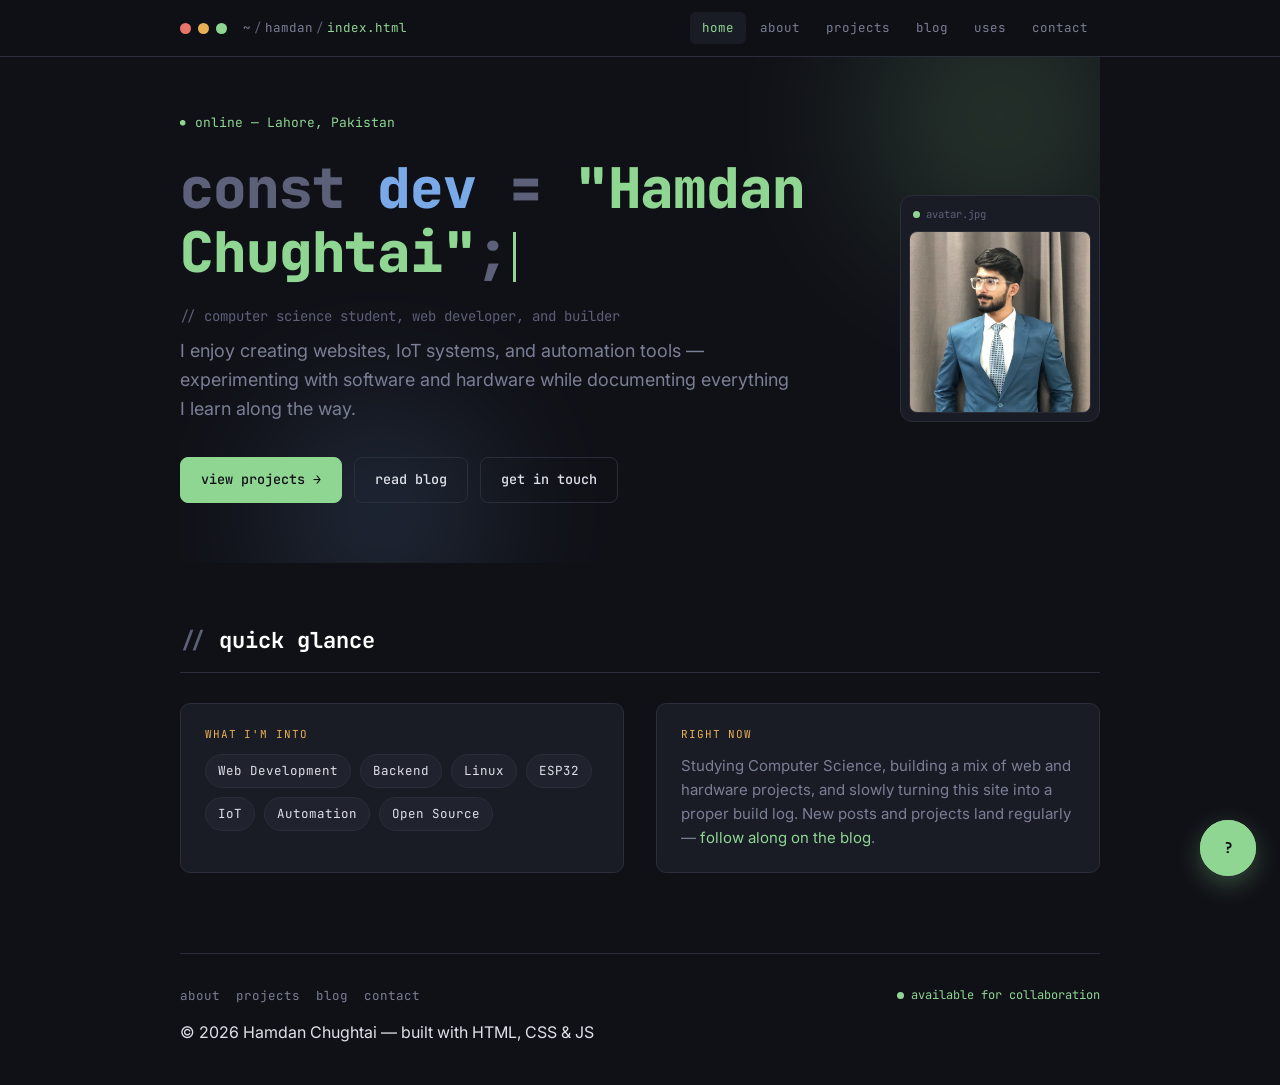
==== commit c4396747: "Add files via upload" ====
--- a/index.html
+++ b/index.html
@@ -25,7 +25,6 @@
       <a href="projects.html">projects</a>
       <a href="blog.html">blog</a>
       <a href="uses.html">uses</a>
-      <a href="resume.html">resume</a>
       <a href="contact.html">contact</a>
     </nav>
   </div>
@@ -47,7 +46,7 @@
       <div class="hero-actions">
         <a class="btn primary" href="projects.html">view projects →</a>
         <a class="btn ghost" href="blog.html">read blog</a>
-        <a class="btn ghost" href="resume.html">resume</a>
+        <a class="btn ghost" href="contact.html">get in touch</a>
       </div>
     </div>
     <div class="hero-photo">
@@ -73,7 +72,6 @@
         <span class="skill-pill">ESP32</span>
         <span class="skill-pill">IoT</span>
         <span class="skill-pill">Automation</span>
-        <span class="skill-pill">Minecraft Modding</span>
         <span class="skill-pill">Open Source</span>
       </div>
     </div>
@@ -115,6 +113,7 @@
     <span class="chat-chip" data-q="What projects has he built?">projects?</span>
     <span class="chat-chip" data-q="How can I contact him?">contact?</span>
     <span class="chat-chip" data-q="How old is he and where is he from?">who is he?</span>
+    <span class="chat-chip" data-q="Is he available for freelance or internships?">availability?</span>
   </div>
   <div class="chat-input-row">
     <input type="text" id="chatInput" placeholder="Ask something..." autocomplete="off">
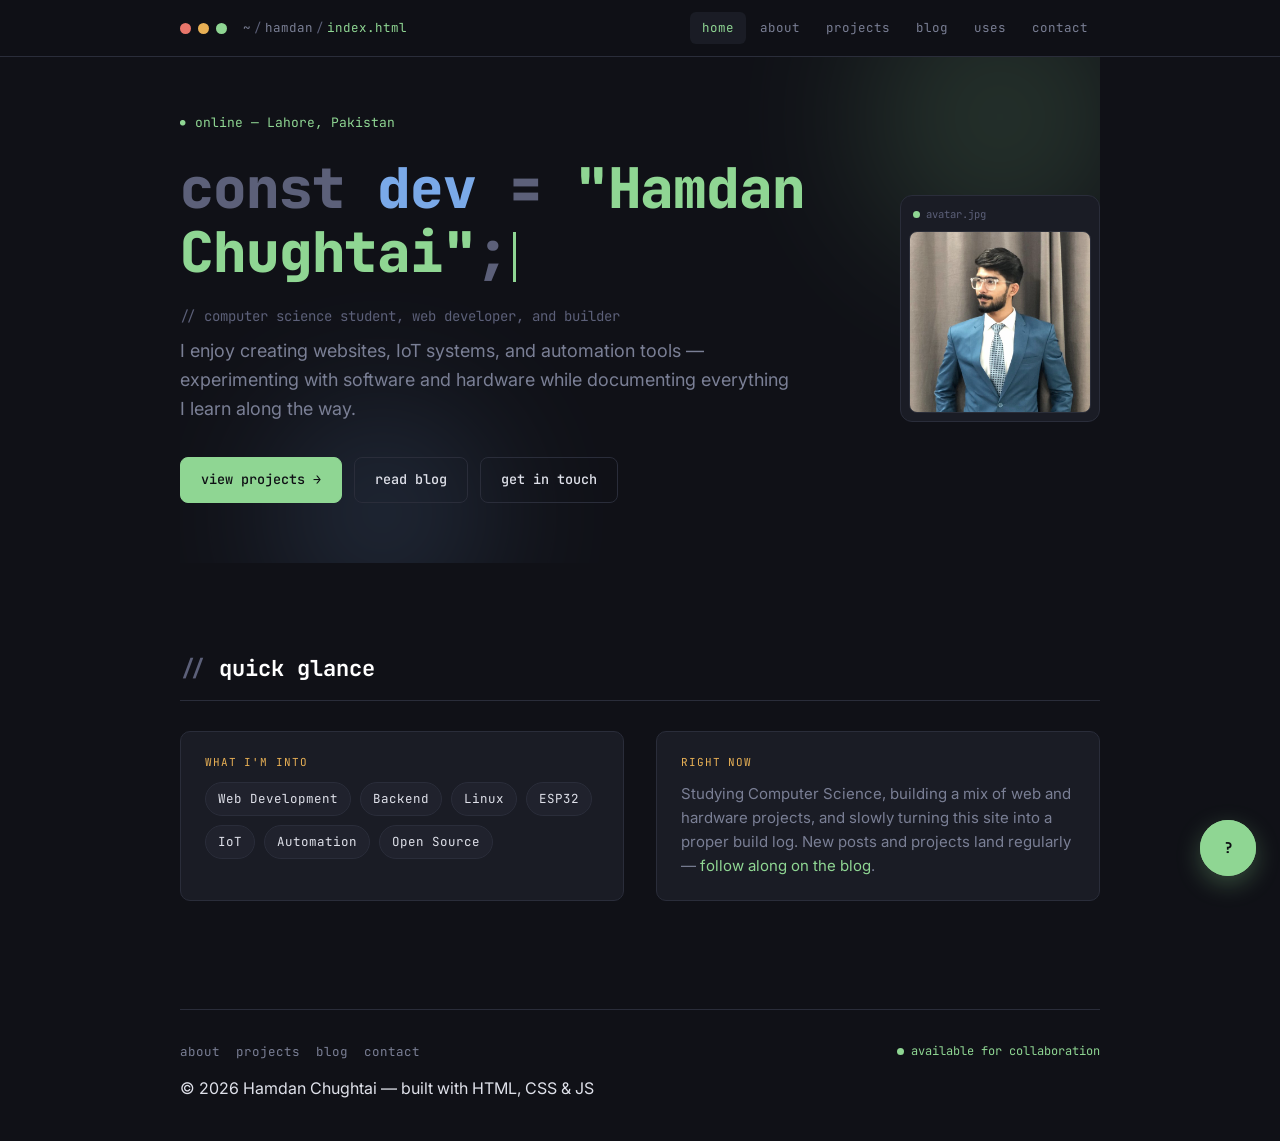
==== commit 357f29b3: "Add files via upload" ====
--- a/index.html
+++ b/index.html
@@ -5,7 +5,20 @@
 <meta name="viewport" content="width=device-width, initial-scale=1.0">
 <title>Hamdan Chughtai — Developer</title>
 <meta name="description" content="Hamdan Chughtai — 20, Lahore, Pakistan. Computer Science student, web developer, and builder.">
-<link rel="icon" href="data:image/svg+xml,<svg xmlns=%22http://www.w3.org/2000/svg%22 viewBox=%220 0 100 100%22><rect width=%22100%22 height=%22100%22 rx=%2220%22 fill=%22%2314151a%22/><text x=%2250%22 y=%2266%22 font-size=%2255%22 fill=%22%238fd693%22 font-family=%22monospace%22 text-anchor=%22middle%22>&lt;/&gt;</text></svg>">
+<link rel="canonical" href="https://hamdanchughtai.dev/">
+<meta property="og:type" content="website">
+<meta property="og:url" content="https://hamdanchughtai.dev/">
+<meta property="og:title" content="Hamdan Chughtai — Developer">
+<meta property="og:description" content="Hamdan Chughtai — 20, Lahore, Pakistan. Computer Science student, web developer, and builder.">
+<meta property="og:image" content="https://hamdanchughtai.dev/icon-512.png">
+<meta name="twitter:card" content="summary">
+<meta name="twitter:title" content="Hamdan Chughtai — Developer">
+<meta name="twitter:description" content="Hamdan Chughtai — 20, Lahore, Pakistan. Computer Science student, web developer, and builder.">
+<meta name="twitter:image" content="https://hamdanchughtai.dev/icon-512.png">
+<link rel="icon" type="image/x-icon" href="favicon.ico">
+<link rel="icon" type="image/png" sizes="32x32" href="favicon-32.png">
+<link rel="icon" type="image/png" sizes="16x16" href="favicon-16.png">
+<link rel="apple-touch-icon" sizes="180x180" href="apple-touch-icon.png">
 <link rel="preconnect" href="https://fonts.googleapis.com">
 <link rel="preconnect" href="https://fonts.gstatic.com" crossorigin>
 <link href="https://fonts.googleapis.com/css2?family=JetBrains+Mono:wght@400;500;600;700;800&family=Inter:wght@400;500;600;700&display=swap" rel="stylesheet">
--- a/styles.css
+++ b/styles.css
@@ -198,7 +198,8 @@
 .page-header .page-sub{margin-top:14px; color:var(--muted); font-size:16px; max-width:62ch;}
 
 /* ---------- Section scaffolding ---------- */
-section{padding:60px 0;}
+section{padding:88px 0;}
+@media (max-width:768px){ section{padding:56px 0;} }
 .section-head{
   display:flex; align-items:baseline; gap:10px; margin-bottom:30px;
   border-bottom:1px solid var(--border); padding-bottom:14px;
@@ -327,7 +328,50 @@
 }
 .empty-state .big{font-family:var(--mono); font-size:15px; color:var(--text); margin-bottom:8px;}
 
-/* ---------- Uses page ---------- */
+/* ---------- Blog post (prose) ---------- */
+.back-link{
+  font-family:var(--mono); font-size:13px; color:var(--accent-green);
+  display:inline-flex; align-items:center; gap:6px; margin-bottom:22px;
+}
+.back-link:hover{text-decoration:underline;}
+.post-meta{
+  font-family:var(--mono); font-size:12px; color:var(--comment);
+  display:flex; gap:10px; flex-wrap:wrap; align-items:center; margin-bottom:8px;
+}
+.post-tags{display:flex; gap:6px; flex-wrap:wrap; margin:14px 0 0;}
+.prose{padding-bottom:20px;}
+.prose h2{font-family:var(--mono); color:#fff; font-size:21px; margin:38px 0 14px; letter-spacing:-0.01em;}
+.prose h2:first-child{margin-top:0;}
+.prose h3{font-family:var(--mono); color:var(--accent-green); font-size:15.5px; margin:26px 0 10px;}
+.prose p{color:var(--text); font-size:15.5px; line-height:1.8; margin-bottom:16px;}
+.prose ul{margin:0 0 18px 22px; color:var(--text); font-size:15px; line-height:1.7;}
+.prose li{margin-bottom:6px;}
+.prose table{width:100%; border-collapse:collapse; margin:22px 0; font-size:13px; font-family:var(--mono);}
+.prose th, .prose td{border:1px solid var(--border); padding:9px 11px; text-align:left;}
+.prose th{background:var(--surface-2); color:var(--accent-green);}
+.prose img{width:100%; border-radius:10px; border:1px solid var(--border); margin:24px 0; display:block;}
+.prose figcaption{font-family:var(--mono); font-size:12px; color:var(--comment); text-align:center; margin-top:-14px; margin-bottom:24px;}
+.prose .callout{
+  background:var(--surface); border-left:3px solid var(--accent-amber);
+  padding:14px 18px; border-radius:6px; margin:22px 0; font-size:14.5px; color:var(--muted);
+}
+.prose .callout strong{color:var(--text);}
+.prose hr{border:none; border-top:1px solid var(--border); margin:34px 0;}
+.prose code{
+  font-family:var(--mono); font-size:13.5px; color:var(--accent-green);
+  background:var(--surface-2); border:1px solid var(--border);
+  padding:2px 6px; border-radius:4px;
+}
+.prose pre{
+  background:var(--surface); border:1px solid var(--border); border-radius:8px;
+  padding:16px 18px; overflow-x:auto; margin:20px 0;
+}
+.prose pre code{
+  background:none; border:none; padding:0; color:var(--text);
+  font-size:13px; line-height:1.6; white-space:pre;
+}
+
+
 .uses-grid{display:grid; grid-template-columns:1fr 1fr; gap:28px;}
 @media (max-width:700px){ .uses-grid{grid-template-columns:1fr;} }
 .uses-group .label{
@@ -340,15 +384,6 @@
   display:flex; justify-content:space-between; gap:12px;
 }
 .uses-list li .u-note{color:var(--comment); font-family:var(--mono); font-size:12.5px; text-align:right;}
-
-/* ---------- Resume ---------- */
-.resume-box{
-  background:var(--surface); border:1px solid var(--border); border-radius:10px;
-  padding:36px 28px; text-align:center;
-}
-.resume-box .icon{font-size:34px; margin-bottom:14px;}
-.resume-box h3{font-family:var(--mono); color:#fff; font-size:18px; margin-bottom:8px;}
-.resume-box p{color:var(--muted); font-size:14.5px; max-width:48ch; margin:0 auto 20px;}
 
 /* ---------- Contact ---------- */
 .connect-grid{display:grid; grid-template-columns:repeat(auto-fit, minmax(200px, 1fr)); gap:14px;}
